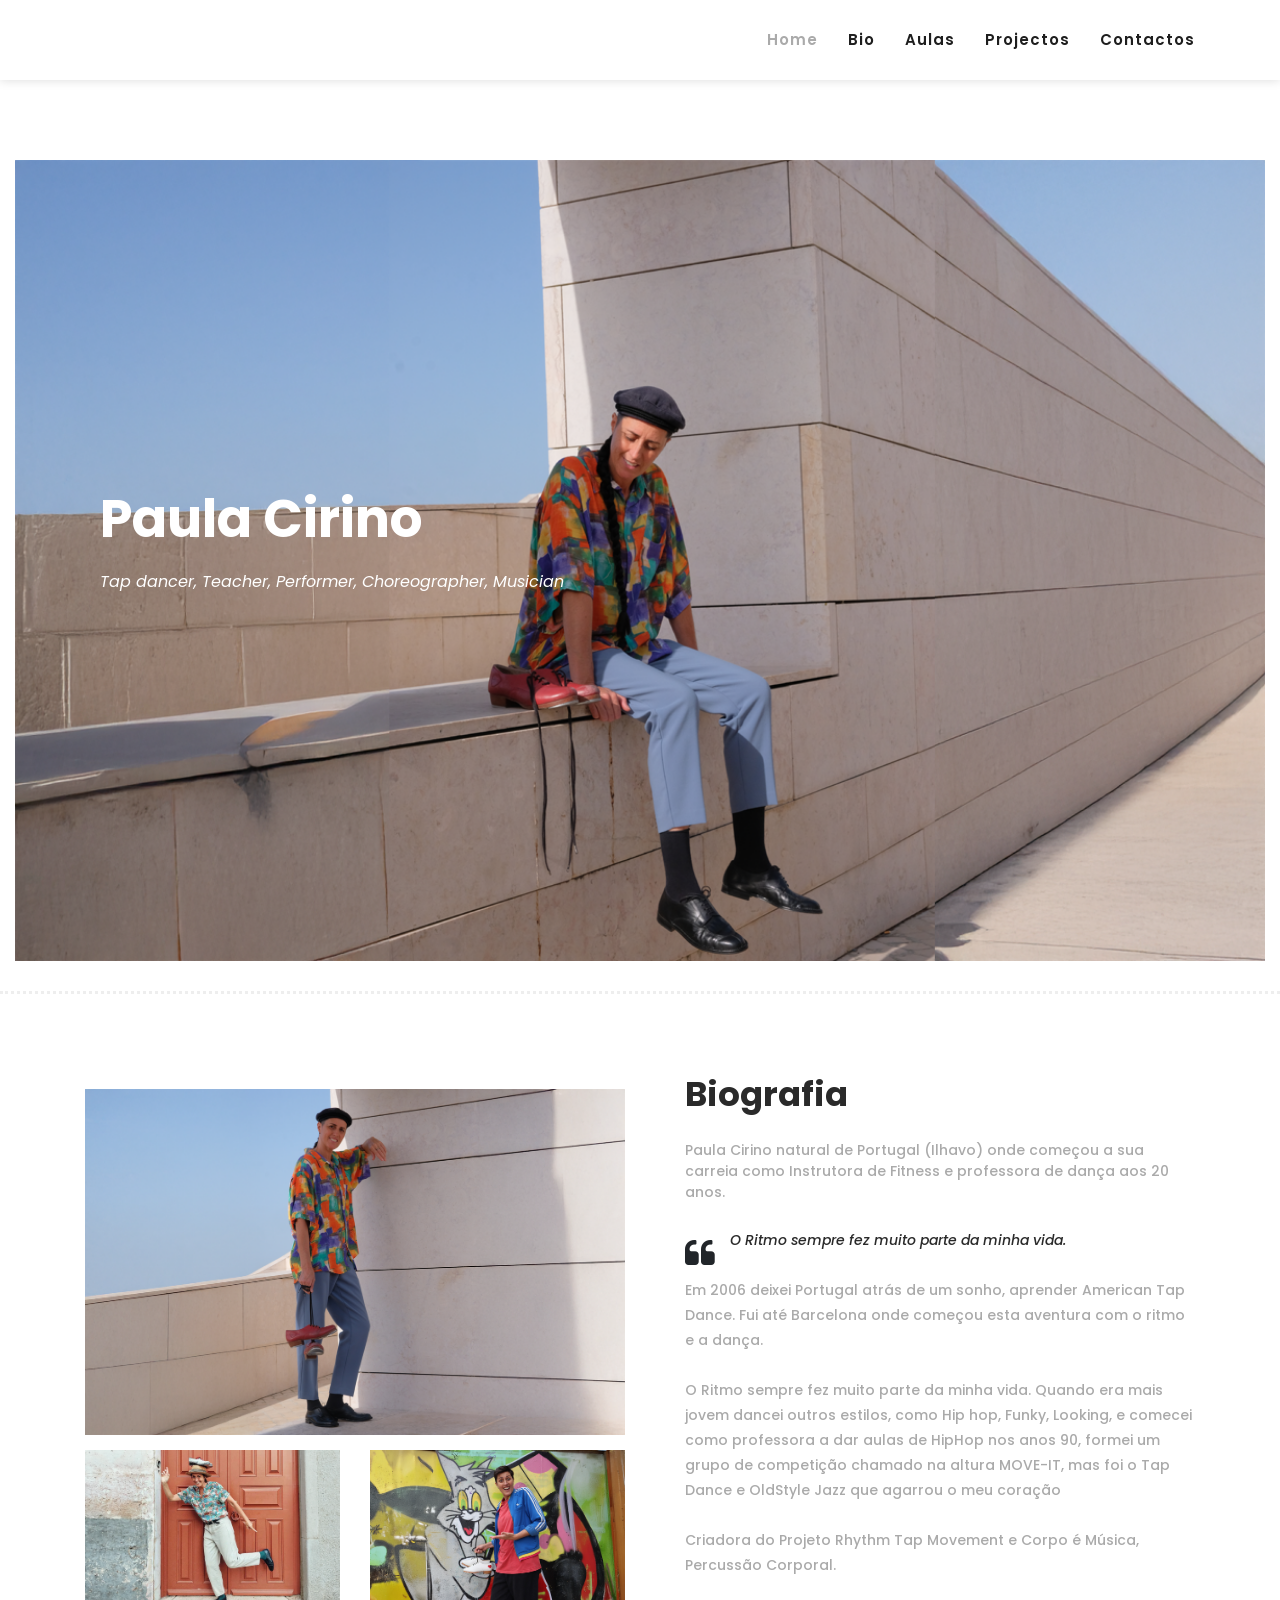
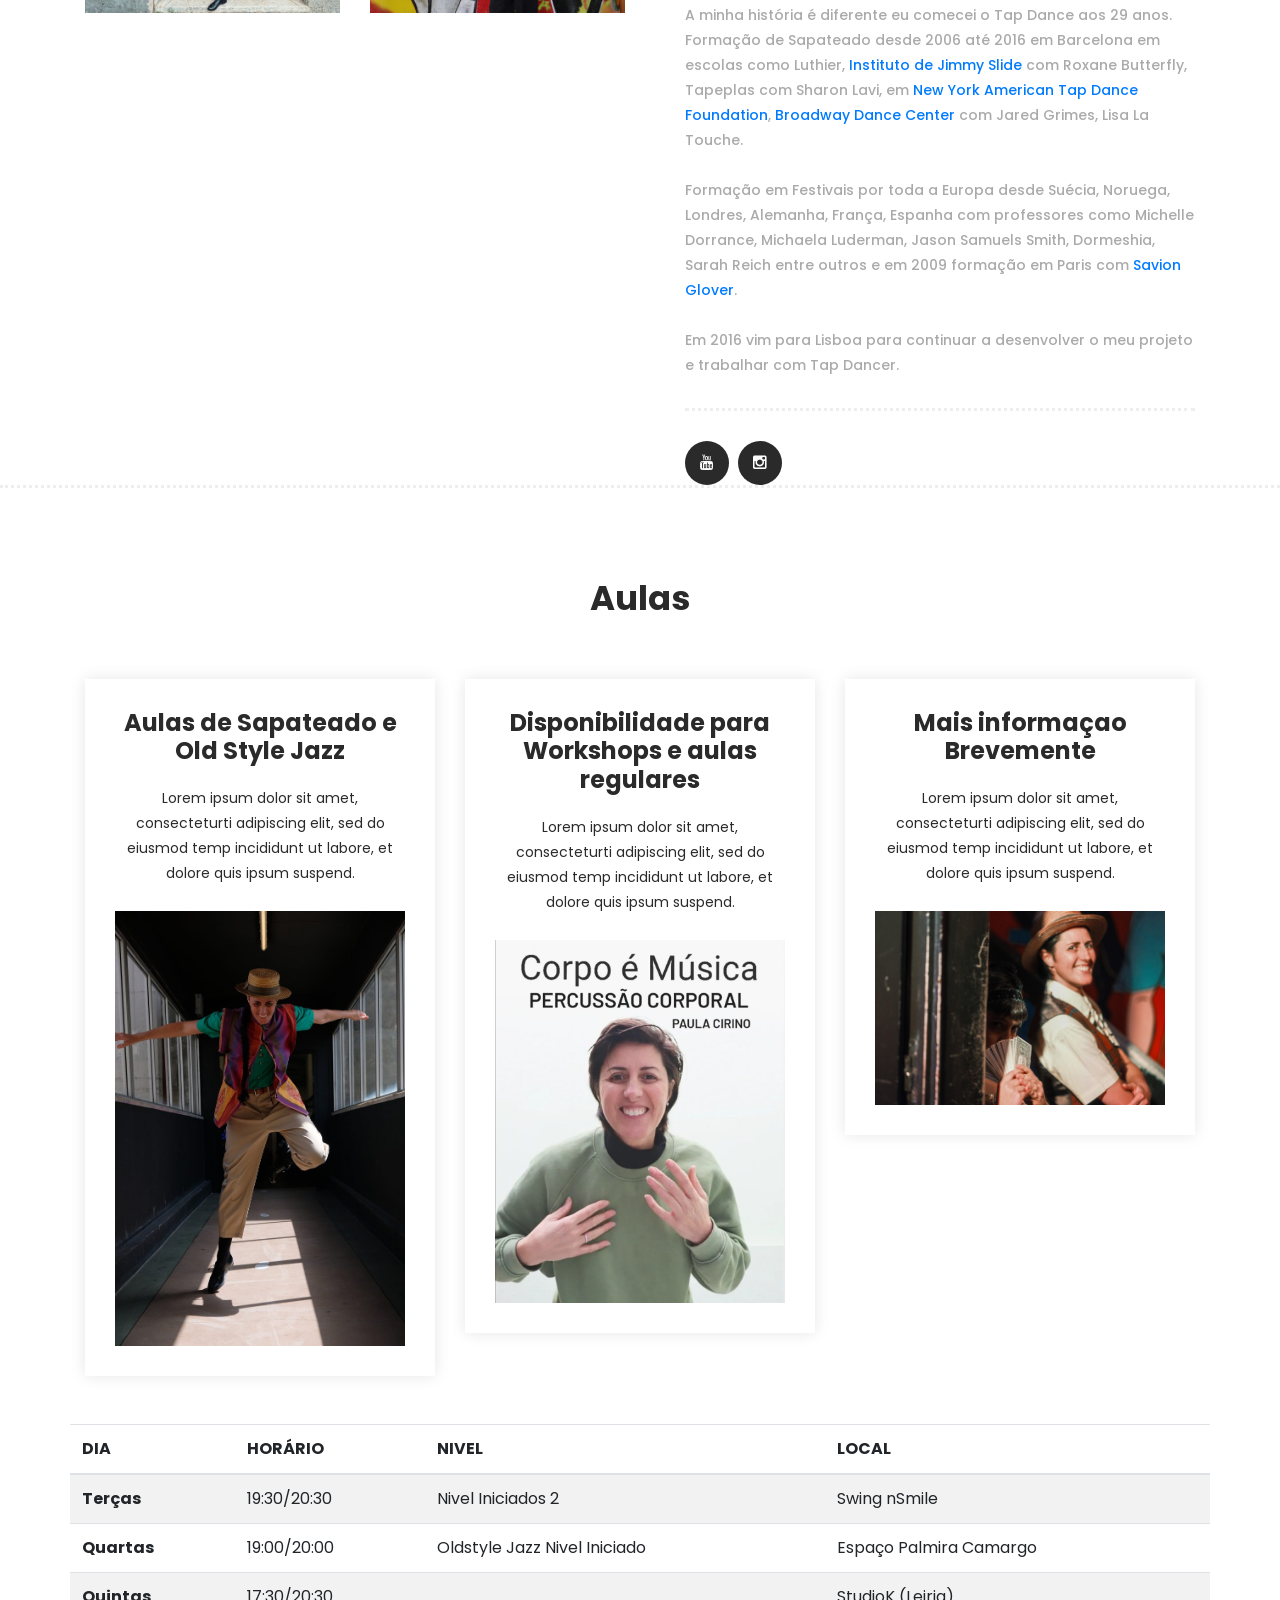
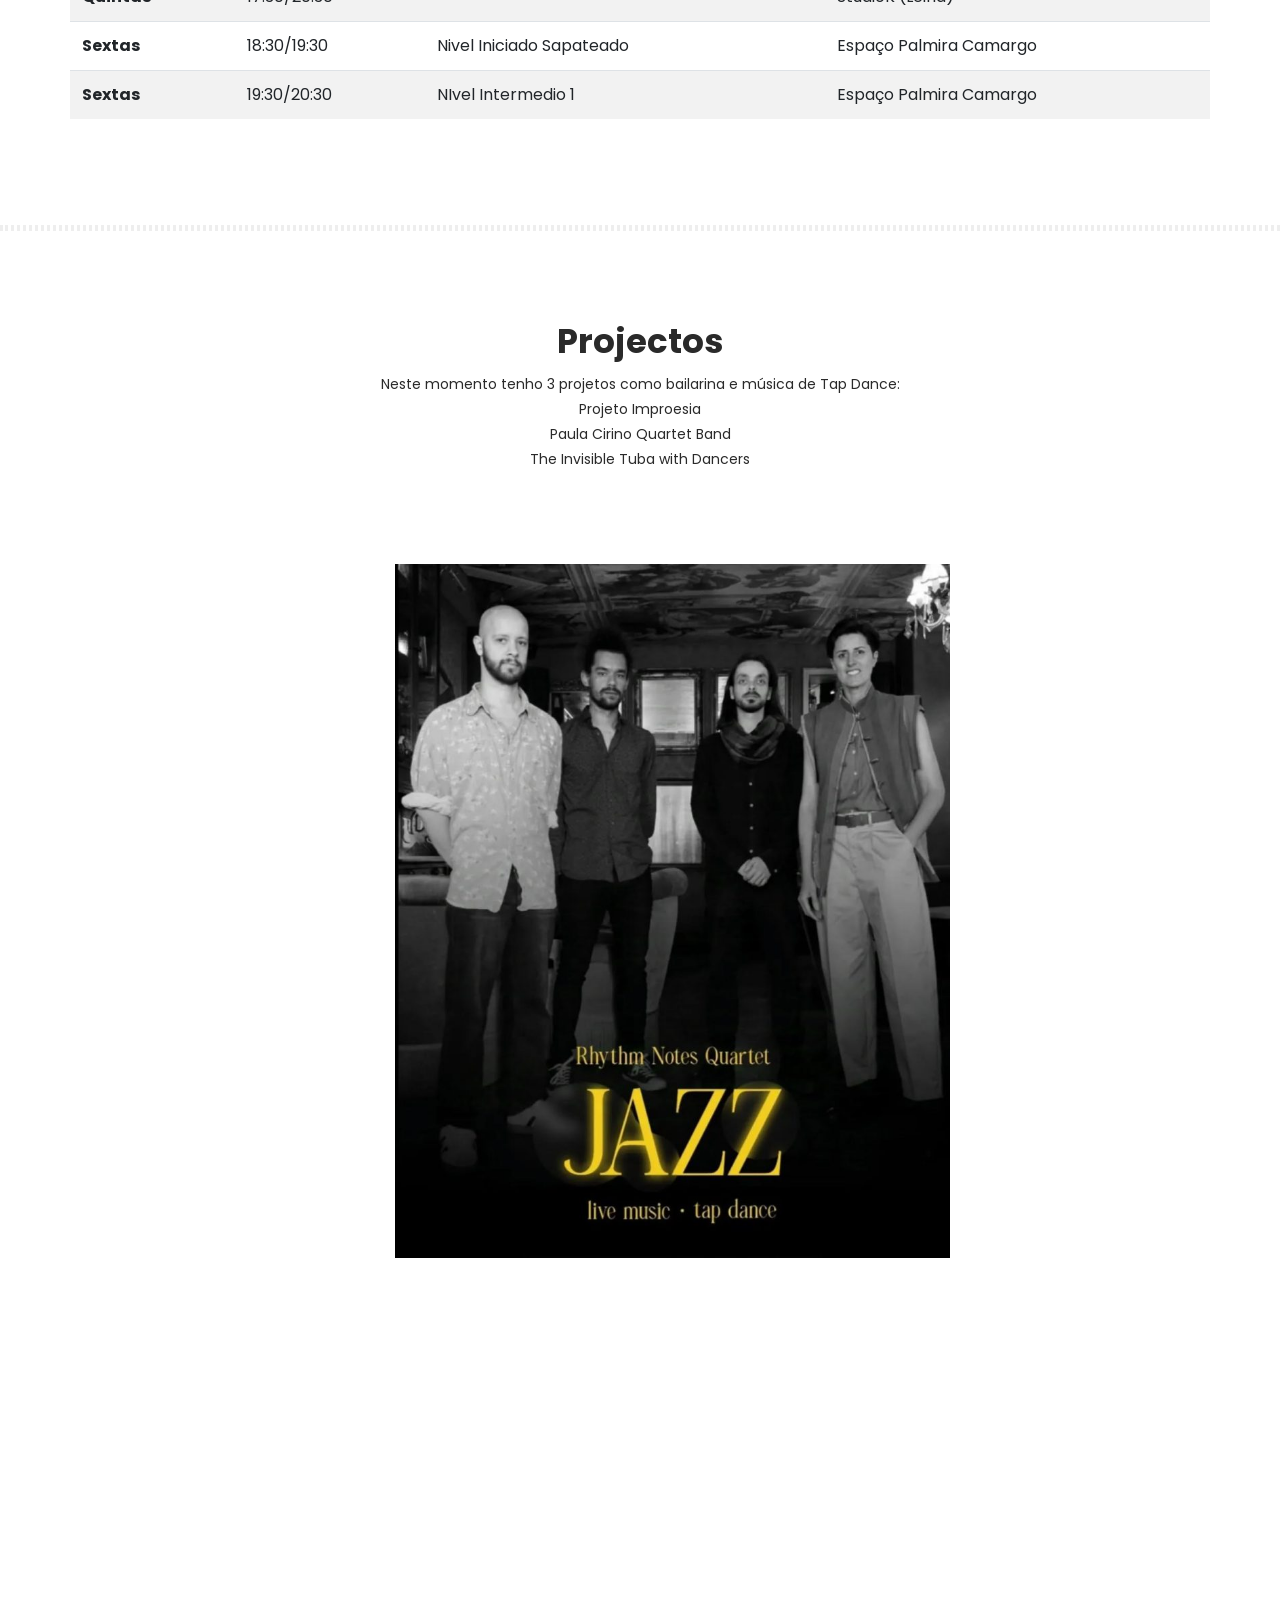
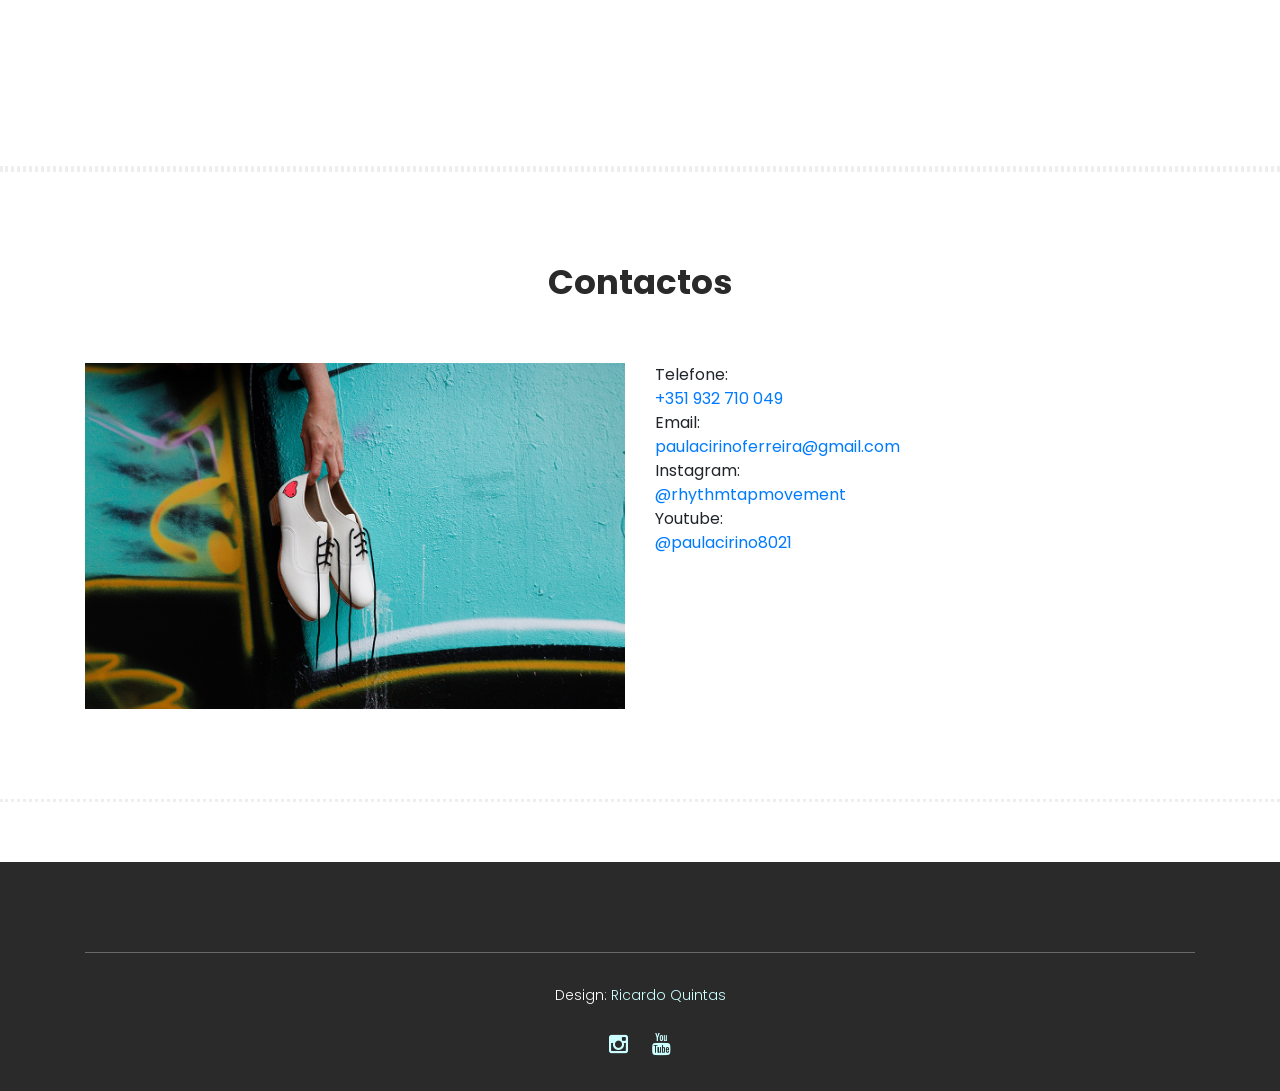
==== index2.html @ 5c6be691 "v1 do site" ====
<!DOCTYPE html>
<!-- 
   Hi, you're looking at a web page built with love by:

   Ricardo

  /$$$$$$            /$$             /$$                        
 /$$__  $$          |__/            | $$                        
| $$  \ $$ /$$   /$$ /$$ /$$$$$$$  /$$$$$$    /$$$$$$   /$$$$$$$
| $$  | $$| $$  | $$| $$| $$__  $$|_  $$_/   |____  $$ /$$_____/
| $$  | $$| $$  | $$| $$| $$  \ $$  | $$      /$$$$$$$|  $$$$$$ 
| $$/$$ $$| $$  | $$| $$| $$  | $$  | $$ /$$ /$$__  $$ \____  $$
|  $$$$$$/|  $$$$$$/| $$| $$  | $$  |  $$$$/|  $$$$$$$ /$$$$$$$/
 \____ $$$ \______/ |__/|__/  |__/   \___/   \_______/|_______/ 
      \__/                                                                      

   http://www.ricardoquintas.com
   
   October/2025
-->
<html lang="en">

<head>

    <meta charset="utf-8">
    <meta name="viewport" content="width=device-width, initial-scale=1, shrink-to-fit=no">
    <meta name="description" content="">
    <meta name="author" content="">
    <link href="https://fonts.googleapis.com/css?family=Poppins:100,200,300,400,500,600,700,800,900&display=swap"
        rel="stylesheet">

    <title>Hexashop Ecommerce HTML CSS Template</title>


    <!-- Additional CSS Files -->
    <link rel="stylesheet" type="text/css" href="assets/css/bootstrap.min.css">
    <link rel="stylesheet" type="text/css" href="assets/css/font-awesome.css">
    <link rel="stylesheet" href="assets/css/templatemo-hexashop.css">
    <link rel="stylesheet" href="assets/css/owl-carousel.css">
    <link rel="stylesheet" href="assets/css/lightbox.css">
    <link rel="stylesheet" href="assets/css/zrq.css">
    <!--

TemplateMo 571 Hexashop

https://templatemo.com/tm-571-hexashop

-->
</head>

<body>

    <!-- ***** Preloader Start ***** -->
    <div id="preloader">
        <div class="jumper">
            <div></div>
            <div></div>
            <div></div>
        </div>
    </div>
    <!-- ***** Preloader End ***** -->


    <!-- ***** Header Area Start ***** -->
    <header class="header-area header-sticky">
        <div class="container">
            <div class="row">
                <div class="col-12">
                    <nav class="main-nav">
                        <!-- ***** Logo Start ***** -->
                        <!-- <a href="index.html" class="logo">
                            <img src="assets/images/logo.png">
                        </a> -->
                        <!-- ***** Menu Start ***** -->
                        <ul class="nav">
                            <li class="scroll-to-section"><a href="#home" class="active">Home</a></li>
                            <li class="scroll-to-section"><a href="#bio">Bio</a></li>
                            <li class="scroll-to-section"><a href="#aulas">Aulas</a></li>
                            <li class="scroll-to-section"><a href="#projectos">Projectos</a></li>
                            <!-- <li class="submenu">
                                <a href="javascript:;">Pages</a>
                                <ul>
                                    <li><a href="about.html">About Us</a></li>
                                    <li><a href="products.html">Products</a></li>
                                    <li><a href="single-product.html">Single Product</a></li>
                                    <li><a href="contact.html">Contact Us</a></li>
                                </ul>
                            </li> -->
                            <!-- <li class="submenu">
                                <a href="javascript:;">Features</a>
                                <ul>
                                    <li><a href="#">Features Page 1</a></li>
                                    <li><a href="#">Features Page 2</a></li>
                                    <li><a href="#">Features Page 3</a></li>
                                    <li><a rel="nofollow" href="https://templatemo.com/page/4" target="_blank">Template Page 4</a></li>
                                </ul>
                            </li> -->
                            <li class="scroll-to-section"><a href="#contactos">Contactos</a></li>
                        </ul>
                        <a class='menu-trigger'>
                            <span>Menu</span>
                        </a>
                        <!-- ***** Menu End ***** -->
                    </nav>
                </div>
            </div>
        </div>
    </header>
    <!-- ***** Header Area End ***** -->

    <!-- ***** HOME ***** -->
    <div class="main-banner" id="home">
        <div class="container-fluid">
            <div class="row">
                <div class="col-lg-12">
                    <div class="left-content">
                        <div class="thumb">
                            <div class="inner-content">
                                <h4>Paula Cirino</h4>
                                <span>Tap dancer, Teacher, Performer, Choreographer, Musician</span>
                                <!-- <div class="main-border-button">
                                    <a href="#">Purchase Now!</a>
                                </div> -->
                            </div>
                            <img src="assets/images/home.png    " alt="">
                        </div>
                    </div>
                </div>
            </div>
        </div>
    </div>


    <!-- ***** BIO ***** -->
    <section class="section" id="bio">
        <div class="about-us">
            <div class="container">
                <div class="row">
                    <div class="col-lg-6">
                        <div class="row">
                            <div class="left-image">
                                <img src="assets/images/bio.png" class="zrq-img zrq-pad-15">
                            </div>
                        </div>
                        <div class="row">
                            <div class="col-lg-6">
                                <img src="assets/images/thedoors.png" class="zrq-img">
                            </div>
                            <div class="col-lg-6">
                                <img src="assets/images/grafitti.png" class="zrq-img">
                            </div>
                        </div>
                    </div>
                    <div class="col-lg-6">
                        <div class="right-content">
                            <h4>Biografia</h4>
                            <span>Paula Cirino natural de Portugal (Ilhavo) onde começou a sua carreia como Instrutora
                                de Fitness e professora de dança aos 20 anos.</span>
                            <div class="quote">
                                <i class="fa fa-quote-left"></i>
                                <p>O Ritmo sempre fez muito parte da minha vida.</p>
                            </div>
                            <p>Em 2006 deixei Portugal atrás de um sonho, aprender American Tap Dance. Fui até Barcelona
                                onde começou esta aventura com o ritmo e a dança.</p>
                            <p>O Ritmo sempre fez muito parte da minha vida. Quando era mais jovem dancei outros
                                estilos, como Hip hop, Funky, Looking, e comecei como professora a dar aulas de HipHop
                                nos anos 90, formei um grupo de competição chamado na altura MOVE-IT, mas foi o Tap
                                Dance e OldStyle Jazz que agarrou o meu coração</p>
                            <p>Criadora do Projeto Rhythm Tap Movement e Corpo é Música, Percussão Corporal.</p>
                            <p>A minha história é diferente eu comecei o Tap Dance aos 29 anos. Formação de Sapateado
                                desde 2006 até 2016 em Barcelona em escolas como Luthier, <a
                                    href="https://roxanebutterfly.com/en/jimmy-slyde-institute-barcelona-2-2/">Instituto
                                    de Jimmy Slide</a> com Roxane Butterfly, Tapeplas com Sharon Lavi, em <a
                                    href="https://www.atdf.org/">New York American Tap Dance Foundation</a>, <a
                                    href="https://www.broadwaydancecenter.com/">Broadway Dance Center</a> com Jared
                                Grimes, Lisa La Touche.</p>
                            <p>Formação em Festivais por toda a Europa desde Suécia, Noruega, Londres, Alemanha, França,
                                Espanha com professores como Michelle Dorrance, Michaela Luderman, Jason Samuels Smith,
                                Dormeshia, Sarah Reich entre outros e em 2009 formação em Paris com <a
                                    href="https://www.instagram.com/the_savionglover/">Savion Glover</a>.</p>
                            <p>Em 2016 vim para Lisboa para continuar a desenvolver o meu projeto e trabalhar com Tap
                                Dancer.</p>
                            <ul>
                                <li><a href="https://www.youtube.com/@paulacirino8021/videos"><i
                                            class="fa fa-youtube"></i></a></li>
                                <li><a href="https://www.instagram.com/rhythmtapmovement/"><i
                                            class="fa fa-instagram"></i></a></li>
                            </ul>
                        </div>
                    </div>
                </div>
            </div>
        </div>
    </section>



    <!-- ***** AULAS ***** -->
    <!-- ***** Services Area Starts ***** -->
    <section class="our-services" id="aulas">
        <div class="container">
            <div class="row">
                <div class="col-lg-12">
                    <div class="section-heading">
                        <h2>Aulas</h2>
                        <span></span>
                        <span> </span>
                        <span></span>
                    </div>
                </div>
                <div class="col-lg-4">
                    <div class="service-item">
                        <h4>Aulas de Sapateado e Old Style Jazz</h4>
                        <p>Lorem ipsum dolor sit amet, consecteturti adipiscing elit, sed do eiusmod temp incididunt ut
                            labore, et dolore quis ipsum suspend.</p>
                        <img src="assets/images/paula4.jpg" alt="">
                    </div>
                </div>
                <div class="col-lg-4">
                    <div class="service-item">
                        <h4>Disponibilidade para Workshops e aulas regulares</h4>
                        <p>Lorem ipsum dolor sit amet, consecteturti adipiscing elit, sed do eiusmod temp incididunt ut
                            labore, et dolore quis ipsum suspend.</p>
                        <img src="assets/images/corpomusica.jpg" alt="">
                    </div>
                </div>
                <div class="col-lg-4">
                    <div class="service-item">
                        <h4>Mais informaçao Brevemente</h4>
                        <p>Lorem ipsum dolor sit amet, consecteturti adipiscing elit, sed do eiusmod temp incididunt ut
                            labore, et dolore quis ipsum suspend.</p>
                        <img src="assets/images/paula_joana.jpg" alt="">
                    </div>
                </div>
            </div>
            <br><br>
            <div class="row">
                <table class="table table-striped">
                    <thead>
                        <tr>
                            <th scope="col">DIA</th>
                            <th scope="col">HORÁRIO</th>
                            <th scope="col">NIVEL</th>
                            <th scope="col">LOCAL</th>
                        </tr>
                    </thead>
                    <tbody>
                        <tr>
                            <th scope="row">Terças</th>
                            <td>19:30/20:30</td>
                            <td>Nivel Iniciados 2</td>
                            <td>Swing nSmile</td>
                        </tr>
                        <tr>
                            <th scope="row">Quartas</th>
                            <td>19:00/20:00</td>
                            <td>Oldstyle Jazz Nivel Iniciado</td>
                            <td>Espaço Palmira Camargo</td>
                        </tr>
                        <tr>
                            <th scope="row">Quintas</th>
                            <td>17:30/20:30</td>
                            <td></td>
                            <td>StudioK (Leiria)</td>
                        </tr>
                        <tr>
                            <th scope="row">Sextas</th>
                            <td>18:30/19:30</td>
                            <td>Nivel Iniciado Sapateado</td>
                            <td>Espaço Palmira Camargo</td>
                        </tr>
                        <tr>
                            <th scope="row">Sextas</th>
                            <td>19:30/20:30</td>
                            <td>NIvel Intermedio 1</td>
                            <td>Espaço Palmira Camargo</td>
                        </tr>
                    </tbody>
                </table>

            </div>
        </div>
    </section>



    <!-- ***** PROJECTOS ***** -->
    <section class="section our-services" id="projectos">
        <div class="container">
            <div class="row">
                <div class="col-lg-12">
                    <div class="section-heading">
                        <h2>Projectos</h2   >
                        <p>Neste momento tenho 3 projetos como bailarina e música de Tap Dance:</p>
                        <p>Projeto Improesia</p>
                        <p>Paula Cirino Quartet Band</p>
                        <p>The Invisible Tuba with Dancers</p>                     
                    </div>
                </div>
            </div>
            <div class="row">
                <div class="col-lg-12 zrq-center zrq-m2 zrq-w50">
                    <img class="zrq-w50" src="assets/images/rhythm_notes_quartet.jpg" alt="">
                </div>
            </div>
            <div class="row">
                <div class="col-lg-12 zrq-center zrq-m2 zrq-w50">
                    <iframe width="560" height="315" src="https://www.youtube.com/embed/hyNeOJSvHCA?si=OWnKA6gzlsO3kKIi"
                        title="YouTube video player" frameborder="0"
                        allow="accelerometer; autoplay; clipboard-write; encrypted-media; gyroscope; picture-in-picture; web-share"
                        referrerpolicy="strict-origin-when-cross-origin" allowfullscreen></iframe>
                </div>
            </div>
        </div>
    </section>

    <!-- ***** CONTACTOS ***** -->
    <section class="section our-services" id="contactos">
        <div class="container">
            <div class="row">
                <div class="col-lg-12">
                    <div class="section-heading">
                        <h2>Contactos</h2>
                    </div>
                </div>
            </div>
            <div class="row">
                <div class="col-lg-6">
                    <img src="assets/images/contactos.png" class="zrq-img">
                </div>
                <div class="col-lg-6">
                    <div class="row">
                        <div class="col-6">
                            <ul>
                                <li>Telefone:<br><span><a href="tel:351932710049">+351 932 710 049</a></span></li>
                                <li>Email:<br><span><a
                                            href="mailto:paulacirinoferreira@gmail.com">paulacirinoferreira@gmail.com</a></span>
                                </li>
                                <li>Instagram:<br><span><a
                                            href="https://www.instagram.com/rhythmtapmovement/">@rhythmtapmovement</a></span>
                                </li>
                                <li>Youtube:<br><span><a
                                            href="https://www.youtube.com/@paulacirino8021/videos">@paulacirino8021</a></span>
                                </li>
                            </ul>
                        </div>
                    </div>
                </div>
            </div>
        </div>
    </section>


    <!-- ***** Footer Start ***** -->
    <footer>
        <div class="container">
            <div class="row">
                <div class="col-lg-12">
                    <div class="under-footer">
                        <p>Design: <a href="https://ricardoquintas.com" target="_blank">Ricardo Quintas</a></p>
                        <ul>
                            <li><a href="https://www.instagram.com/rhythmtapmovement/"><i
                                        class="fa fa-instagram"></i></a></li>
                            <li><a href="https://www.youtube.com/@paulacirino8021/videos"><i
                                        class="fa fa-youtube"></i></a></li>
                        </ul>
                    </div>
                </div>
            </div>
        </div>
    </footer>


    <!-- jQuery -->
    <script src="assets/js/jquery-2.1.0.min.js"></script>

    <!-- Bootstrap -->
    <script src="assets/js/popper.js"></script>
    <script src="assets/js/bootstrap.min.js"></script>

    <!-- Plugins -->
    <script src="assets/js/owl-carousel.js"></script>
    <script src="assets/js/accordions.js"></script>
    <script src="assets/js/datepicker.js"></script>
    <script src="assets/js/scrollreveal.min.js"></script>
    <script src="assets/js/waypoints.min.js"></script>
    <script src="assets/js/jquery.counterup.min.js"></script>
    <script src="assets/js/imgfix.min.js"></script>
    <script src="assets/js/slick.js"></script>
    <script src="assets/js/lightbox.js"></script>
    <script src="assets/js/isotope.js"></script>

    <!-- Global Init -->
    <script src="assets/js/custom.js"></script>

    <script>

        $(function () {
            var selectedClass = "";
            $("p").click(function () {
                selectedClass = $(this).attr("data-rel");
                $("#portfolio").fadeTo(50, 0.1);
                $("#portfolio div").not("." + selectedClass).fadeOut();
                setTimeout(function () {
                    $("." + selectedClass).fadeIn();
                    $("#portfolio").fadeTo(50, 1);
                }, 500);

            });
        });

    </script>

</body>

</html>
---- assets/css/templatemo-hexashop.css ----
/*

TemplateMo 571 Hexashop

https://templatemo.com/tm-571-hexashop

*/

/* ---------------------------------------------
Table of contents
------------------------------------------------
01. font & reset css
02. reset
03. global styles
04. header
05. banner
06. features
07. testimonials
08. contact
09. footer
10. preloader
11. search
12. portfolio

--------------------------------------------- */
/* 
---------------------------------------------
font & reset css
--------------------------------------------- 
*/
@import url("https://fonts.googleapis.com/css?family=Poppins:100,200,300,400,500,600,700,800,900");
/* 
---------------------------------------------
reset
--------------------------------------------- 
*/
html, body, div, span, applet, object, iframe, h1, h2, h3, h4, h5, h6, p, blockquote, div
pre, a, abbr, acronym, address, big, cite, code, del, dfn, em, font, img, ins, kbd, q,
s, samp, small, strike, strong, sub, sup, tt, var, b, u, i, center, dl, dt, dd, ol, ul, li,
figure, header, nav, section, article, aside, footer, figcaption {
  margin: 0;
  padding: 0;
  border: 0;
  outline: 0;
}

.clearfix:after {
  content: ".";
  display: block;
  clear: both;
  visibility: hidden;
  line-height: 0;
  height: 0;
}

.clearfix {
  display: inline-block;
}

html[xmlns] .clearfix {
  display: block;
}

* html .clearfix {
  height: 1%;
}

ul, li {
  padding: 0;
  margin: 0;
  list-style: none;
}

header, nav, section, article, aside, footer, hgroup {
  display: block;
}

* {
  box-sizing: border-box;
}

html, body {
  font-family: 'Poppins', sans-serif;
  font-weight: 400;
  background-color: #fff;
  font-size: 16px;
  -ms-text-size-adjust: 100%;
  -webkit-font-smoothing: antialiased;
  -moz-osx-font-smoothing: grayscale;
}

a {
  text-decoration: none !important;
}

h1, h2, h3, h4, h5, h6 {
  margin-top: 0px;
  margin-bottom: 0px;
}

ul {
  margin-bottom: 0px;
}

p {
  font-size: 14px;
  line-height: 25px;
  color: #2a2a2a;
}

/* 
---------------------------------------------
global styles
--------------------------------------------- 
*/
html,
body {
  background: #fff;
  font-family: 'Poppins', sans-serif;
}

::selection {
  background: #2a2a2a;
  color: #fff;
}

::-moz-selection {
  background: #2a2a2a;
  color: #fff;
}

@media (max-width: 991px) {
  html, body {
    overflow-x: hidden;
  }
  .mobile-top-fix {
    margin-top: 30px;
    margin-bottom: 0px;
  }
  .mobile-bottom-fix {
    margin-bottom: 30px;
  }
  .mobile-bottom-fix-big {
    margin-bottom: 60px;
  }
}

.main-border-button a {
  font-size: 13px;
  color: #fff;
  border: 1px solid #fff;
  padding: 12px 25px;
  display: inline-block;
  font-weight: 500;
  transition: all .3s;
}

.main-border-button a:hover {
  background-color: #fff;
  color: #2a2a2a;
}

.main-white-button a {
  font-size: 13px;
  color: #2a2a2a;
  background-color: #fff;
  padding: 12px 25px;
  display: inline-block;
  border-radius: 3px;
  font-weight: 600;
  transition: all .3s;
}

.main-white-button a:hover {
  opacity: 0.9;
}

.main-text-button a {
  font-size: 13px;
  color: #fff;
  font-weight: 600;
  transition: all .3s;
}

.main-text-button a:hover {
  opacity: 0.9;
}

.section-heading h2 {
  font-size: 34px;
  font-weight: 700;
  color: #2a2a2a;
}

.section-heading span {
  font-size: 14px;
  color: #a1a1a1;
  font-style: italic;
  font-weight: 400;
}



/* 
---------------------------------------------
header
--------------------------------------------- 
*/

.background-header {
  border-bottom: none !important;
  background-color: #fff;
  height: 80px!important;
  position: fixed!important;
  top: 0px;
  left: 0px;
  right: 0px;
  box-shadow: 0px 0px 10px rgba(0,0,0,0.15)!important;
}

.background-header .logo,
.background-header .main-nav .nav li a {
  color: #1e1e1e!important;
}

.background-header .main-nav .nav li:hover a {
  color: #2a2a2a!important;
}

.background-header .nav li a.active {
  color: #2a2a2a!important;
}

.header-area {
  border-bottom: 3px dotted #eee;
  box-shadow: none;
  background-color: #fff;
  position: absolute;
  top: 0px;
  left: 0px;
  right: 0px;
  z-index: 100;
  height: 100px;
  -webkit-transition: all .5s ease 0s;
  -moz-transition: all .5s ease 0s;
  -o-transition: all .5s ease 0s;
  transition: all .5s ease 0s;
}

.header-area .main-nav {
  min-height: 80px;
  background: transparent;
}

.header-area .main-nav .logo {
  line-height: 100px;
  color: #fff;
  font-size: 28px;
  font-weight: 700;
  text-transform: uppercase;
  letter-spacing: 2px;
  float: left;
  -webkit-transition: all 0.3s ease 0s;
  -moz-transition: all 0.3s ease 0s;
  -o-transition: all 0.3s ease 0s;
  transition: all 0.3s ease 0s;
}

.background-header .main-nav .logo {
  line-height: 75px;
}

.background-header .nav {
  margin-top: 20px !important;
}

.header-area .main-nav .nav {
  float: right;
  margin-top: 30px;
  margin-right: 0px;
  background-color: transparent;
  -webkit-transition: all 0.3s ease 0s;
  -moz-transition: all 0.3s ease 0s;
  -o-transition: all 0.3s ease 0s;
  transition: all 0.3s ease 0s;
  position: relative;
  z-index: 999;
}

.header-area .main-nav .nav li {
  padding-left: 15px;
  padding-right: 15px;
}

.header-area .main-nav .nav li:last-child {
  padding-right: 0px;
}

.header-area .main-nav .nav li a {
  display: block;
  font-weight: 600;
  font-size: 15px;
  color: #2a2a2a;
  text-transform: capitalize;
  -webkit-transition: all 0.3s ease 0s;
  -moz-transition: all 0.3s ease 0s;
  -o-transition: all 0.3s ease 0s;
  transition: all 0.3s ease 0s;
  height: 40px;
  line-height: 40px;
  border: transparent;
  letter-spacing: 1px;
}

.header-area .main-nav .nav li a {
  color: #2a2a2a;
}

.header-area .main-nav .nav li:hover a,
.header-area .main-nav .nav li a.active {
  color: #aaa!important;
}

.background-header .main-nav .nav li:hover a,
.background-header .main-nav .nav li a.active {
  color: #aaa!important;
  opacity: 1;
}

.header-area .main-nav .nav li.submenu {
  position: relative;
  padding-right: 30px;
}

.header-area .main-nav .nav li.submenu:after {
  font-family: FontAwesome;
  content: "\f107";
  font-size: 12px;
  color: #2a2a2a;
  position: absolute;
  right: 18px;
  top: 12px;
}

.background-header .main-nav .nav li.submenu:after {
  color: #2a2a2a;
}

.header-area .main-nav .nav li.submenu ul {
  position: absolute;
  width: 200px;
  box-shadow: 0 2px 28px 0 rgba(0, 0, 0, 0.06);
  overflow: hidden;
  top: 50px;
  opacity: 0;
  transform: translateY(+2em);
  visibility: hidden;
  z-index: -1;
  transition: all 0.3s ease-in-out 0s, visibility 0s linear 0.3s, z-index 0s linear 0.01s;
}

.header-area .main-nav .nav li.submenu ul li {
  margin-left: 0px;
  padding-left: 0px;
  padding-right: 0px;
}

.header-area .main-nav .nav li.submenu ul li a {
  opacity: 1;
  display: block;
  background: #f7f7f7;
  color: #2a2a2a!important;
  padding-left: 20px;
  height: 40px;
  line-height: 40px;
  -webkit-transition: all 0.3s ease 0s;
  -moz-transition: all 0.3s ease 0s;
  -o-transition: all 0.3s ease 0s;
  transition: all 0.3s ease 0s;
  position: relative;
  font-size: 13px;
  font-weight: 400;
  border-bottom: 1px solid #eee;
}

.header-area .main-nav .nav li.submenu ul li a:hover {
  background: #fff;
  color: #aaa!important;
  padding-left: 25px;
}

.header-area .main-nav .nav li.submenu ul li a:hover:before {
  width: 3px;
}

.header-area .main-nav .nav li.submenu:hover ul {
  visibility: visible;
  opacity: 1;
  z-index: 1;
  transform: translateY(0%);
  transition-delay: 0s, 0s, 0.3s;
}

.header-area .main-nav .menu-trigger {
  cursor: pointer;
  display: block;
  position: absolute;
  top: 33px;
  width: 32px;
  height: 40px;
  text-indent: -9999em;
  z-index: 99;
  right: 40px;
  display: none;
}

.background-header .main-nav .menu-trigger {
  top: 23px;
}

.header-area .main-nav .menu-trigger span,
.header-area .main-nav .menu-trigger span:before,
.header-area .main-nav .menu-trigger span:after {
  -moz-transition: all 0.4s;
  -o-transition: all 0.4s;
  -webkit-transition: all 0.4s;
  transition: all 0.4s;
  background-color: #1e1e1e;
  display: block;
  position: absolute;
  width: 30px;
  height: 2px;
  left: 0;
}

.background-header .main-nav .menu-trigger span,
.background-header .main-nav .menu-trigger span:before,
.background-header .main-nav .menu-trigger span:after {
  background-color: #1e1e1e;
}

.header-area .main-nav .menu-trigger span:before,
.header-area .main-nav .menu-trigger span:after {
  -moz-transition: all 0.4s;
  -o-transition: all 0.4s;
  -webkit-transition: all 0.4s;
  transition: all 0.4s;
  background-color: #1e1e1e;
  display: block;
  position: absolute;
  width: 30px;
  height: 2px;
  left: 0;
  width: 75%;
}

.background-header .main-nav .menu-trigger span:before,
.background-header .main-nav .menu-trigger span:after {
  background-color: #1e1e1e;
}

.header-area .main-nav .menu-trigger span:before,
.header-area .main-nav .menu-trigger span:after {
  content: "";
}

.header-area .main-nav .menu-trigger span {
  top: 16px;
}

.header-area .main-nav .menu-trigger span:before {
  -moz-transform-origin: 33% 100%;
  -ms-transform-origin: 33% 100%;
  -webkit-transform-origin: 33% 100%;
  transform-origin: 33% 100%;
  top: -10px;
  z-index: 10;
}

.header-area .main-nav .menu-trigger span:after {
  -moz-transform-origin: 33% 0;
  -ms-transform-origin: 33% 0;
  -webkit-transform-origin: 33% 0;
  transform-origin: 33% 0;
  top: 10px;
}

.header-area .main-nav .menu-trigger.active span,
.header-area .main-nav .menu-trigger.active span:before,
.header-area .main-nav .menu-trigger.active span:after {
  background-color: transparent;
  width: 100%;
}

.header-area .main-nav .menu-trigger.active span:before {
  -moz-transform: translateY(6px) translateX(1px) rotate(45deg);
  -ms-transform: translateY(6px) translateX(1px) rotate(45deg);
  -webkit-transform: translateY(6px) translateX(1px) rotate(45deg);
  transform: translateY(6px) translateX(1px) rotate(45deg);
  background-color: #1e1e1e;
}

.background-header .main-nav .menu-trigger.active span:before {
  background-color: #1e1e1e;
}

.header-area .main-nav .menu-trigger.active span:after {
  -moz-transform: translateY(-6px) translateX(1px) rotate(-45deg);
  -ms-transform: translateY(-6px) translateX(1px) rotate(-45deg);
  -webkit-transform: translateY(-6px) translateX(1px) rotate(-45deg);
  transform: translateY(-6px) translateX(1px) rotate(-45deg);
  background-color: #1e1e1e;
}

.background-header .main-nav .menu-trigger.active span:after {
  background-color: #1e1e1e;
}

.header-area.header-sticky {
  min-height: 80px;
}

.header-area .nav {
  margin-top: 30px;
}

.header-area.header-sticky .nav li a.active {
  color: #aaa;
}

@media (max-width: 1200px) {
  .header-area .main-nav .nav li {
    padding-left: 12px;
    padding-right: 12px;
  }
  .header-area .main-nav:before {
    display: none;
  }
}

@media (max-width: 767px) {
  .header-area .main-nav .logo {
    color: #1e1e1e;
  }
  .header-area.header-sticky .nav li a:hover,
  .header-area.header-sticky .nav li a.active {
    color: #aaa!important;
    opacity: 1;
  }
  .header-area.header-sticky .nav li.search-icon a {
    width: 100%;
  }
  .header-area {
    background-color: #f7f7f7;
    padding: 0px 15px;
    height: 100px;
    box-shadow: none;
    text-align: center;
  }
  .header-area .container {
    padding: 0px;
  }
  .header-area .logo {
    margin-left: 30px;
  }
  .header-area .menu-trigger {
    display: block !important;
  }
  .header-area .main-nav {
    overflow: hidden;
  }
  .header-area .main-nav .nav {
    float: none;
    width: 100%;
    display: none;
    -webkit-transition: all 0s ease 0s;
    -moz-transition: all 0s ease 0s;
    -o-transition: all 0s ease 0s;
    transition: all 0s ease 0s;
    margin-left: 0px;
  }
  .header-area .main-nav .nav li:first-child {
    border-top: 1px solid #eee;
  }
  .header-area.header-sticky .nav {
    margin-top: 100px !important;
  }
  .header-area .main-nav .nav li {
    width: 100%;
    background: #fff;
    border-bottom: 1px solid #eee;
    padding-left: 0px !important;
    padding-right: 0px !important;
  }
  .header-area .main-nav .nav li a {
    height: 50px !important;
    line-height: 50px !important;
    padding: 0px !important;
    border: none !important;
    background: #f7f7f7 !important;
    color: #191a20 !important;
  }
  .header-area .main-nav .nav li a:hover {
    background: #eee !important;
    color: #aaa!important;
  }
  .header-area .main-nav .nav li.submenu ul {
    position: relative;
    visibility: inherit;
    opacity: 1;
    z-index: 1;
    transform: translateY(0%);
    transition-delay: 0s, 0s, 0.3s;
    top: 0px;
    width: 100%;
    box-shadow: none;
    height: 0px;
  }
  .header-area .main-nav .nav li.submenu ul li a {
    font-size: 12px;
    font-weight: 400;
  }
  .header-area .main-nav .nav li.submenu ul li a:hover:before {
    width: 0px;
  }
  .header-area .main-nav .nav li.submenu ul.active {
    height: auto !important;
  }
  .header-area .main-nav .nav li.submenu:after {
    color: #3B566E;
    right: 25px;
    font-size: 14px;
    top: 15px;
  }
  .header-area .main-nav .nav li.submenu:hover ul, .header-area .main-nav .nav li.submenu:focus ul {
    height: 0px;
  }
}

@media (min-width: 767px) {
  .header-area .main-nav .nav {
    display: flex !important;
  }
}


/* 
---------------------------------------------
banner
--------------------------------------------- 
*/

.main-banner {
  border-bottom: 3px dotted #eee;
  padding-top: 160px;
  padding-bottom: 30px;
}

.main-banner .left-content .thumb img {
  width: 100%;
  overflow: hidden;
}

.main-banner .left-content .inner-content {
  position: absolute;
  left: 100px;
  top: 50%;
  transform: translateY(-50%);
}

.main-banner .left-content .inner-content h4 {
  color: #fff;
  margin-top: -10px;
  font-size: 52px;
  font-weight: 700;
  margin-bottom: 20px;
}

.main-banner .left-content .inner-content span {
  font-size: 16px;
  color: #fff;
  font-weight: 400;
  font-style: italic;
  display: block;
  margin-bottom: 30px;
}

.main-banner .right-content .right-first-image {
  margin-bottom: 28.5px;
}

.main-banner .right-content .right-first-image .thumb {
  position: relative;
  text-align: center;
}

.main-banner .right-content .right-first-image .thumb img {
  width: 100%;
  overflow: hidden;
}

.main-banner .right-content .right-first-image .thumb .inner-content {
  position: absolute;
  top: 50%;
  transform: translateY(-50%);
  width: 100%;
  text-align: center;
}

.main-banner .right-content .right-first-image .thumb .inner-content h4 {
  color: #fff;
  font-size: 24px;
  font-weight: 700;
  margin-bottom: 15px;
}

.main-banner .right-content .right-first-image .thumb .inner-content span {
  font-size: 16px;
  color: #fff;
  font-style: italic;
}

.main-banner .right-content .right-first-image .thumb .hover-content {
  position: absolute;
  top: 15px;
  right: 15px;
  left: 15px;
  bottom: 15px;
  text-align: center;
  background-color: rgba(42,42,42,.97);
  opacity: 0;
  visibility: hidden;
  transition: all 0.5s;
}

.main-banner .right-content .right-first-image .thumb:hover .hover-content {
  opacity: 1;
  visibility: visible;
}

.main-banner .right-content .right-first-image .thumb .hover-content .inner {
  position: absolute;
  top: 50%;
  left: 50%;
  transform: translate(-50%, -50%);
  width: 100%;
}

.main-banner .right-content .right-first-image .thumb .hover-content h4 {
  color: #fff;
  font-size: 24px;
  font-weight: 700;
  margin-bottom: 15px;
}

.main-banner .right-content .right-first-image .thumb .hover-content p {
  color: #fff;
  padding: 0px 20px;
  margin-bottom: 20px;
}



/*
---------------------------------------------
Men
---------------------------------------------
*/

#men {
  padding-top: 90px;
  padding-bottom: 90px;
  border-bottom: 3px dotted #eee;
}

#men .section-heading {
  margin-bottom: 60px;
}

#men .item .down-content {
  padding-top: 30px;
  position: relative;
  z-index: 3;
  background-color: #fff;
}

#men .item .down-content h4 {
  font-size: 22px;
  color: #2a2a2a;
  font-weight: 700;
  margin-bottom: 8px;
}

#men .item .down-content span {
  font-size: 18px;
  color: #a1a1a1;
  font-weight: 500;
  display: block;
}

#men .item .down-content ul.stars {
  position: absolute;
  right: 0;
  top: 30px;
}

#men .item .down-content ul.stars li {
  display: inline;
  font-size: 13px;
}

#men .item .thumb .hover-content {
  position: absolute;
  z-index: 2;
  text-align: center;
  bottom: -60px;
  width: 100%;
  opacity: 0;
  visibility: hidden;
  transition: all .5s;
}

#men .item .thumb:hover .hover-content {
  bottom: 30px;
  opacity: 1;
  visibility: visible;
}

#men .item .thumb {
  position: relative;
}

#men .item .thumb .hover-content ul li {
  display: inline;
  margin: 0px 10px;
}

#men .item .thumb .hover-content ul li a {
  width: 50px;
  height: 50px;
  text-align: center;
  line-height: 50px;
  display: inline-block;
  color: #2a2a2a;
  background-color: #fff;
}


#men .owl-nav {
  text-align: center;
  position: absolute;
  width: 100%;
  top: 40%;
  transform: translateY(-25px);
}

#men .owl-dots {
  display: none;
}
    
#men .owl-nav .owl-prev{
  position: absolute;
  left: -80px;
  outline: none;
}

#men .owl-nav .owl-prev span,
#men .owl-nav .owl-next span {
  opacity: 0;
}

#men .owl-nav .owl-prev:before {
  display: inline-block;
  font-family: 'FontAwesome';
  color: #2a2a2a;
  font-size: 25px;
  font-weight: 700;
  content: '\f104';
  width: 50px;
  height: 50px;
  background-color: transparent;
  line-height: 48px;
  border :1px solid #2a2a2a;
}

#men .owl-nav .owl-prev {
  opacity: 0.75;
  transition: all .5s;
}

#men .owl-nav .owl-prev:hover {
  opacity: 1;
}

#men .owl-nav .owl-next {
  opacity: 0.75;
  transition: all .5s;
}

#men .owl-nav .owl-next:hover {
  opacity: 1;
}

#men .owl-nav .owl-next{
  outline: none;
  position: absolute;
  right: -85px;
}

#men .owl-nav .owl-next:before {
  display: inline-block;
  font-family: 'FontAwesome';
  color: #2a2a2a;
  font-size: 25px;
  font-weight: 700;
  content: '\f105';
  width: 50px;
  height: 50px;
  background-color: transparent;
  line-height: 48px;
  border :1px solid #2a2a2a;
}


/*
---------------------------------------------
Women
---------------------------------------------
*/

#women {
  padding-top: 90px;
  padding-bottom: 90px;
  border-bottom: 3px dotted #eee;
}

#women .section-heading {
  margin-bottom: 60px;
}

#women .item .down-content {
  padding-top: 30px;
  position: relative;
  z-index: 3;
  background-color: #fff;
}

#women .item .down-content h4 {
  font-size: 22px;
  color: #2a2a2a;
  font-weight: 700;
  margin-bottom: 8px;
}

#women .item .down-content span {
  font-size: 18px;
  color: #a1a1a1;
  font-weight: 500;
  display: block;
}

#women .item .down-content ul.stars {
  position: absolute;
  right: 0;
  top: 30px;
}

#women .item .down-content ul.stars li {
  display: inline;
  font-size: 13px;
}

#women .item .thumb .hover-content {
  position: absolute;
  z-index: 2;
  text-align: center;
  bottom: -60px;
  width: 100%;
  opacity: 0;
  visibility: hidden;
  transition: all .5s;
}

#women .item .thumb:hover .hover-content {
  bottom: 30px;
  opacity: 1;
  visibility: visible;
}

#women .item .thumb {
  position: relative;
}

#women .item .thumb .hover-content ul li {
  display: inline;
  margin: 0px 10px;
}

#women .item .thumb .hover-content ul li a {
  width: 50px;
  height: 50px;
  text-align: center;
  line-height: 50px;
  display: inline-block;
  color: #2a2a2a;
  background-color: #fff;
}


#women .owl-nav {
  text-align: center;
  position: absolute;
  width: 100%;
  top: 40%;
  transform: translateY(-25px);
}

#women .owl-dots {
  display: none;
}
    
#women .owl-nav .owl-prev{
  position: absolute;
  left: -80px;
  outline: none;
}

#women .owl-nav .owl-prev span,
#women .owl-nav .owl-next span {
  opacity: 0;
}

#women .owl-nav .owl-prev:before {
  display: inline-block;
  font-family: 'FontAwesome';
  color: #2a2a2a;
  font-size: 25px;
  font-weight: 700;
  content: '\f104';
  width: 50px;
  height: 50px;
  background-color: transparent;
  line-height: 48px;
  border :1px solid #2a2a2a;
}

#women .owl-nav .owl-prev {
  opacity: 0.75;
  transition: all .5s;
}

#women .owl-nav .owl-prev:hover {
  opacity: 1;
}

#women .owl-nav .owl-next {
  opacity: 0.75;
  transition: all .5s;
}

#women .owl-nav .owl-next:hover {
  opacity: 1;
}

#women .owl-nav .owl-next{
  outline: none;
  position: absolute;
  right: -85px;
}

#women .owl-nav .owl-next:before {
  display: inline-block;
  font-family: 'FontAwesome';
  color: #2a2a2a;
  font-size: 25px;
  font-weight: 700;
  content: '\f105';
  width: 50px;
  height: 50px;
  background-color: transparent;
  line-height: 48px;
  border :1px solid #2a2a2a;
}

/*
---------------------------------------------
projects
---------------------------------------------
*/

#projects {
  padding-top: 90px;
  padding-bottom: 90px;
  border-bottom: 3px dotted #eee;
}

#projects .section-heading {
  margin-bottom: 60px;
}

#projects .item .down-content {
  padding-top: 30px;
  position: relative;
  z-index: 3;
  background-color: #fff;
}

#projects .item .down-content h4 {
  font-size: 22px;
  color: #2a2a2a;
  font-weight: 700;
  margin-bottom: 8px;
}

#projects .item .down-content span {
  font-size: 18px;
  color: #a1a1a1;
  font-weight: 500;
  display: block;
}

#projects .item .down-content ul.stars {
  position: absolute;
  right: 0;
  top: 30px;
}

#projects .item .down-content ul.stars li {
  display: inline;
  font-size: 13px;
}

#projects .item .thumb .hover-content {
  position: absolute;
  z-index: 2;
  text-align: center;
  bottom: -60px;
  width: 100%;
  opacity: 0;
  visibility: hidden;
  transition: all .5s;
}

#projects .item .thumb:hover .hover-content {
  bottom: 30px;
  opacity: 1;
  visibility: visible;
}

#projects .item .thumb {
  position: relative;
}

#projects .item .thumb .hover-content ul li {
  display: inline;
  margin: 0px 10px;
}

#projects .item .thumb .hover-content ul li a {
  width: 50px;
  height: 50px;
  text-align: center;
  line-height: 50px;
  display: inline-block;
  color: #2a2a2a;
  background-color: #fff;
}


#projects .owl-nav {
  text-align: center;
  position: absolute;
  width: 100%;
  top: 40%;
  transform: translateY(-25px);
}

#projects .owl-dots {
  display: none;
}
    
#projects .owl-nav .owl-prev{
  position: absolute;
  left: -80px;
  outline: none;
}

#projects .owl-nav .owl-prev span,
#projects .owl-nav .owl-next span {
  opacity: 0;
}

#projects .owl-nav .owl-prev:before {
  display: inline-block;
  font-family: 'FontAwesome';
  color: #2a2a2a;
  font-size: 25px;
  font-weight: 700;
  content: '\f104';
  width: 50px;
  height: 50px;
  background-color: transparent;
  line-height: 48px;
  border :1px solid #2a2a2a;
}

#projects .owl-nav .owl-prev {
  opacity: 0.75;
  transition: all .5s;
}

#projects .owl-nav .owl-prev:hover {
  opacity: 1;
}

#projects .owl-nav .owl-next {
  opacity: 0.75;
  transition: all .5s;
}

#projects .owl-nav .owl-next:hover {
  opacity: 1;
}

#projects .owl-nav .owl-next{
  outline: none;
  position: absolute;
  right: -85px;
}

#projects .owl-nav .owl-next:before {
  display: inline-block;
  font-family: 'FontAwesome';
  color: #2a2a2a;
  font-size: 25px;
  font-weight: 700;
  content: '\f105';
  width: 50px;
  height: 50px;
  background-color: transparent;
  line-height: 48px;
  border :1px solid #2a2a2a;
}


/*
---------------------------------------------
Explore
---------------------------------------------
*/

#explore {
  padding-top: 90px;
  padding-bottom: 90px;
  border-bottom: 3px dotted #eee;
}

#explore .left-content {
  margin-right: 30px;
}

#explore .left-content h2 {
  font-size: 34px;
  font-weight: 700;
  color: #2a2a2a;
}

#explore .left-content span {
  font-size: 14px;
  color: #aaaaaa;
  font-weight: 500;
  display: block;
  margin-top: 25px;
}

#explore .left-content .quote {
  margin-top: 25px;
}

#explore .left-content .quote i {
  float: left;
  font-size: 32px;
  margin-right: 15px;
  margin-top: 10px;
}

#explore .left-content .quote p {
  font-style: italic;
  color: #2a2a2a;
  font-weight: 500;
}

#explore .left-content p {
  font-size: 14px;
  color: #aaaaaa;
  font-weight: 500;
  display: block;
  margin-top: 25px;
}

#explore .left-content .main-border-button a {
  color: #2a2a2a;
  border-color: #2a2a2a;
  margin-top: 35px;
}

#explore .left-content .main-border-button a:hover {
  background-color: #2a2a2a;
  color: #fff;
}

#explore img {
  width: 100%;
  overflow: hidden;
}

#explore .leather {
  margin-bottom: 30px;
}

#explore .first-image {
  margin-bottom: 30px;
}

#explore .leather,
#explore .types {
  min-height: 255px;
  background-color: #f8f8f8;
  text-align: center;
  width: 100%;
}

#explore .leather h4,
#explore .types h4 {
  font-size: 24px;
  font-weight: 700;
  color: #2a2a2a;
  padding-top: 90px;
  margin-bottom: 5px;
}

#explore .leather span,
#explore .types span {
  font-size: 14px;
  font-style: italic;
  color: #aaa;
  font-weight: 500;
}

/* 
---------------------------------------------
Social
--------------------------------------------- 
*/

#social {
  margin-top: 90px;
  padding-bottom: 90px;
  border-bottom: 3px dotted #eee;
}

#social .col-2 {
  padding-left: 0;
  padding-right: 0;
}

#social .images {
  margin-top: 60px;
  padding-left: 15px;
  padding-right: 15px;
}

#social .thumb {
  position: relative;
}

#social .thumb .icon {
  position: absolute;
  bottom: 0;
  left: 0;
  right: 0;
  top: 0;
  width: 100%;
  background-color: rgba(0,0,0,0.85);
  opacity: 0;
  visibility: hidden;
  transition: all .3s;
}

#social .thumb:hover .icon {
  opacity: 1;
  visibility: visible;
}

#social .thumb .icon h6 {
  color: #fff;
  position: absolute;
  font-size: 14px;
  bottom: 40px;
  font-weight: 400;
  left: 15px;
}

#social .thumb .icon i {
  color: #fff;
  position: absolute;
  bottom: 15px;
  left: 15px;
}

#social .thumb img {
  width: 100%;
  overflow: hidden;
}


/* 
---------------------------------------------
Subscribe
--------------------------------------------- 
*/

.subscribe {
  margin-top: 90px;
}

.subscribe .section-heading {
  margin-bottom: 30px;
}

.subscribe .section-heading h2 {
  line-height: 55px;
}

.subscribe form input {
  width: 100%;
  height: 44px;
  line-height: 44px;
  padding: 0px 15px;
  font-size: 14px;
  font-style: italic;
  font-weight: 500;
  color: #aaa;
  border-radius: 0px;
  border: 1px solid #7a7a7a;
  box-shadow: none;
}

.subscribe form input::focus {
  border-color: #2a2a2a;
  border-radius: 0px;
}

.subscribe form button {
  width: 44px;
  height: 44px;
  display: inline-block;
  text-align: center;
  line-height: 44px;
  background-color: #2a2a2a;
  box-shadow: none;
  border: 1px solid transparent;
  color: #fff;
  transition: all 0.3s;
}

.subscribe form button:hover {
  background-color: #fff;
  border: 1px solid #2a2a2a;
  color: #2a2a2a;
}

.subscribe ul li {
  margin-bottom: 30px;
  display: block;
}

.subscribe ul li {
  font-size: 16px;
  font-weight: 700;
  color: #2a2a2a;
}

.subscribe ul li span,
.subscribe ul li span a {
  font-size: 14px;
  font-weight: 400;
  color: #aaa;
}

.subscribe ul li span a:hover {
  color: #2a2a2a;
}


/* 
---------------------------------------------
footer
--------------------------------------------- 
*/

footer {
  margin-top: 60px;
  padding: 60px 0px 30px 0px;
  background-color: #2a2a2a;
}

footer .logo {
  margin-bottom: 20px;
}

footer ul li {
  display: block;
  margin-bottom: 10px;
}

footer ul li a {
  font-size: 14px;
  color: #fff;
  transition: all .3s;
}

footer ul li a:hover {
  color: #aaa;
}

footer h4 {
  letter-spacing: 0.5px;
  font-size: 16px;
  color: #fff;
  font-weight: 700;
  margin-bottom: 20px;
}

footer .under-footer {
  margin-top: 30px;
  padding-top: 30px;
  text-align: center;
  border-top: 1px solid rgba(250,250,250,0.3);
}

footer .under-footer ul {
  margin-top: 20px;
}

footer .under-footer ul li {
  display: inline-block;
  margin: 0px 10px;
}

footer .under-footer ul li a {
  font-size: 22px;
}

footer .under-footer p {
  color: #fff;
  font-size: 14px;
  font-weight: 300;
}

footer .under-footer a {
  color: #cff;
}

footer .under-footer a:hover {
  color: #c66;
}


/* 
---------------------------------------------
Products Page
--------------------------------------------- 
*/

.page-heading {
  margin-top: 160px;
  margin-bottom: 30px;
  background-image: url(../images/delete/about-left-image.jpg);
  background-position: center center;
  background-size: cover;
  background-repeat: no-repeat;
}

.page-heading .inner-content {
  padding: 150px 0px;
  text-align: center;
}

.page-heading .inner-content h2 {
  font-size: 52px;
  color: #fff;
  font-weight: 700;
  margin-bottom: 15px;
}

.page-heading .inner-content span {
  font-size: 16px;
  font-weight: 500;
  color: #fff;
  font-style: italic;
}

#products .section-heading {
  text-align: center;
  margin-bottom: 60px;
  margin-top: 80px;
}

#products .item {
  margin-bottom: 30px;
}

#products .item .thumb img {
  width: 100%;
  overflow: hidden;
}

#products .item .down-content {
  padding-top: 20px;
  position: relative;
  z-index: 3;
  background-color: #fff;
}

#products .item .down-content h4 {
  font-size: 22px;
  color: #2a2a2a;
  font-weight: 700;
  margin-bottom: 8px;
}

#products .item .down-content span {
  font-size: 18px;
  color: #a1a1a1;
  font-weight: 500;
  display: block;
}

#products .item .down-content ul.stars {
  position: absolute;
  right: 0;
  top: 20px;
}

#products .item .down-content ul.stars li {
  display: inline;
  font-size: 13px;
}

#products .item .thumb .hover-content {
  position: absolute;
  z-index: 2;
  text-align: center;
  bottom: -60px;
  width: 100%;
  opacity: 0;
  visibility: hidden;
  transition: all .5s;
}

#products .item .thumb:hover .hover-content {
  bottom: 30px;
  opacity: 1;
  visibility: visible;
}

#products .item .thumb {
  position: relative;
}

#products .item .thumb .hover-content ul li {
  display: inline;
  margin: 0px 10px;
}

#products .item .thumb .hover-content ul li a {
  width: 50px;
  height: 50px;
  text-align: center;
  line-height: 50px;
  display: inline-block;
  color: #2a2a2a;
  background-color: #fff;
}

#products .pagination {
  margin-top: 30px;
  margin-bottom: 40px;
}

#products .pagination ul {
  text-align: center;
  width: 100%;
}

#products .pagination ul li {
  display: inline;
  margin: 0px 5px;
}

#products .pagination ul li a {
  width: 44px;
  height: 44px;
  border: 1px solid #2a2a2a;
  display: inline-block;
  text-align: center;
  line-height: 44px;
  font-size: 14px;
  font-weight: 500;
  color: #2a2a2a;
}

#products .pagination ul li a:hover,
#products .pagination ul li.active a {
  background-color: #2a2a2a;
  color: #fff;
}



/* 
---------------------------------------------
Single Product Page
--------------------------------------------- 
*/

#product {
  margin-top: 80px;
}

#product .left-images img {
  width: 100%;
  overflow: hidden;
  margin-bottom: 30px;
}

#product .right-content {
  position: relative;
  z-index: 3;
  background-color: #fff;
}

#product .right-content h4 {
  font-size: 22px;
  color: #2a2a2a;
  font-weight: 700;
  margin-bottom: 0px;
}

#product .right-content span.price {
  font-size: 18px;
  color: #a1a1a1;
  font-weight: 500;
  display: block;
  margin-top: 5px;
  border-bottom: 1px solid #eee;
  padding-bottom: 20px;
}

#product .right-content ul.stars {
  position: absolute;
  right: 0;
  top: 0;
}

#product .right-content ul.stars li {
  display: inline;
  font-size: 13px;
}

#product .right-content span {
  font-size: 14px;
  color: #aaaaaa;
  font-weight: 500;
  display: block;
  margin-top: 25px;
}

#product .right-content .quote {
  margin-top: 25px;
}

#product .right-content .quote i {
  float: left;
  font-size: 32px;
  margin-right: 15px;
  margin-top: 10px;
}

#product .right-content .quote p {
  font-style: italic;
  color: #2a2a2a;
  font-weight: 500;
}

#product .right-content p {
  font-size: 14px;
  color: #aaaaaa;
  font-weight: 500;
  display: block;
  margin-top: 25px;
}

.quantity-content {
  margin-top: 30px;
  padding-top: 30px;
  border-top: 1px solid #eee;
  border-bottom: 1px solid #eee;
  width: 100%;
  padding-bottom: 30px;
  margin-bottom: 30px;
}

.quantity-content .left-content {
  float: left;
  margin-right: 30px;
}

.quantity-content .right-content {
  text-align: right;
}

.quantity-content .left-content h6 {
  padding-top: 7px;
  font-size: 20px;
  font-weight: 700;
  color: #aaa;
  position: relative;
  z-index: 11;
}

.total h4 {
  float: left;
  font-size: 20px;
  margin-top: 10px;
  color: #aaa!important;
}

.total .main-border-button {
  text-align: right;
}

.total .main-border-button a {
  border-color: #2a2a2a;
  color: #2a2a2a;
}

.total .main-border-button a:hover {
  color: #fff;
  background-color: #2a2a2a;
}

.quantity {
  display: inline-block; }
 
 .quantity .input-text.qty {
  width: 35px;
  height: 39px;
  padding: 0 5px;
  text-align: center;
  background-color: transparent;
  border: 1px solid #efefef;
 }
 
 .quantity.buttons_added {
  text-align: left;
  position: relative;
  white-space: nowrap;
  vertical-align: top; }
 
 .quantity.buttons_added input {
  display: inline-block;
  margin: 0;
  vertical-align: top;
  box-shadow: none;
 }
 
 .quantity.buttons_added .minus,
 .quantity.buttons_added .plus {
  padding: 7px 10px 8px;
  height: 39px;
  background-color: #ffffff;
  border: 1px solid #efefef;
  cursor:pointer;}
 
 .quantity.buttons_added .minus {
  border-right: 0; }
 
 .quantity.buttons_added .plus {
  border-left: 0; }
 
 .quantity.buttons_added .minus:hover,
 .quantity.buttons_added .plus:hover {
  background: #eeeeee; }
 
 .quantity input::-webkit-outer-spin-button,
 .quantity input::-webkit-inner-spin-button {
  -webkit-appearance: none;
  -moz-appearance: none;
  margin: 0; }
  
  .quantity.buttons_added .minus:focus,
 .quantity.buttons_added .plus:focus {
  outline: none; }



/* 
---------------------------------------------
About Us Page
--------------------------------------------- 
*/

.about-page-heading {
  margin-top: 160px;
  margin-bottom: 30px;
  background-image: url(../images/delete/about-us-page-heading.jpg);
  background-position: center center;
  background-size: cover;
  background-repeat: no-repeat;
}

.about-us {
  margin-top: 80px;
}

.about-us .left-image img {
  width: 100%;
  overflow: hidden;
}

.about-us .right-content {
  margin-left: 30px;
}

.about-us .right-content h4 {
  font-size: 34px;
  font-weight: 700;
  color: #2a2a2a;
}

.about-us .right-content span {
  font-size: 14px;
  color: #aaaaaa;
  font-weight: 500;
  display: block;
  margin-top: 25px;
}

.about-us .right-content .quote {
  margin-top: 25px;
}

.about-us .right-content .quote i {
  float: left;
  font-size: 32px;
  margin-right: 15px;
  margin-top: 10px;
}

.about-us .right-content .quote p {
  font-style: italic;
  color: #2a2a2a;
  font-weight: 500;
}

.about-us .right-content p {
  font-size: 14px;
  color: #aaaaaa;
  font-weight: 500;
  display: block;
  margin-top: 25px;
}

.about-us .right-content ul {
  border-top: 3px dotted #eee;
  margin-top: 30px;
  padding-top: 30px;
}

.about-us .right-content ul li {
  display: inline-block;
  margin-right: 5px;
}

.about-us .right-content ul li a {
  width: 44px;
  height: 44px;
  background-color: #2a2a2a;
  color: #fff;
  display: inline-block;
  text-align: center;
  line-height: 44px;
  border-radius: 50%;
  transition: all .5s;
}

.about-us .right-content ul li a:hover {
  background-color: #eee;
  color: #2a2a2a;
}

.our-team {
  margin-top: 100px;
  padding-top: 90px;
  padding-bottom: 90px;
  border-top: 3px dotted #eee;
}

.our-team .section-heading {
  margin-bottom: 60px;
  text-align: center;
}

.our-team .section-heading h2 {
  margin-bottom: 10px;
}

.our-team .team-item .thumb {
  position: relative;
}

.our-team .team-item .thumb img {
  width: 100%;
  overflow: hidden;
}

.our-team .team-item .thumb .hover-effect {
  position: absolute;
  background-color: rgba(0,0,0,0.9);
  width: 100%;
  text-align: center;
  top: 0;
  bottom: 0;
  opacity: 0;
  visibility: hidden;
  transition: all .3s;
}

.our-team .team-item .thumb:hover .hover-effect {
  opacity: 1;
  visibility: visible;
}

.our-team .team-item .thumb .hover-effect .inner-content {
  position: absolute;
  top: 50%;
  text-align: center;
  width: 100%;
  transform: translateY(-22px);
}

.our-team .team-item .thumb .hover-effect .inner-content ul li {
  display: inline-block;
  margin: 0px 5px;
}

.our-team .team-item .thumb .hover-effect .inner-content ul li a {
  width: 44px;
  height: 44px;
  background-color: #fff;
  color: #2a2a2a;
  display: inline-block;
  text-align: center;
  line-height: 44px;
  border-radius: 50%;
  transition: all .3s;
}

.our-team .team-item .thumb .hover-effect .inner-content ul li a:hover {
  background-color: #2a2a2a;
  color: #fff;
}

.our-team .team-item .down-content {
  text-align: center;
  padding-top: 25px;
}

.our-team .team-item .down-content h4 {
  font-size: 24px;
  color: #2a2a2a;
  font-weight: 700;
  margin-bottom: 5px;
}

.our-team .team-item .down-content span {
  font-size: 14px;
  color: #a1a1a1;
  font-weight: 500;
  display: block;
  font-style: italic;
}

.our-services {
  padding-top: 90px;
  padding-bottom: 90px;
  border-top: 3px dotted #eee;
  border-bottom: 3px dotted #eee;
}

.our-services .section-heading {
  margin-bottom: 60px;
  text-align: center;
}

.our-services .section-heading h2 {
  margin-bottom: 10px;
}

.our-services .service-item {
  padding: 30px;
  box-shadow: 0px 0px 15px rgba(0,0,0,0.10);
  text-align: center;
}

.our-services .service-item img {
  width: 100%;
  overflow: hidden;
}

.our-services .service-item h4 {
  font-size: 24px;
  font-weight: 700;
  color: #2a2a2a;
  margin-bottom: 20px;
}

.our-services .service-item p {
  margin-bottom: 25px;
}



/* 
---------------------------------------------
contact Us Page
--------------------------------------------- 
*/

.contact-us {
  margin-top: 90px;
  border-bottom: 3px dotted #eee;
  padding-bottom: 90px;
}

.contact-us .section-heading {
  margin-bottom: 40px;
}

.contact-us #map {
  margin-right: 30px;
}

.contact-us form input {
  width: 100%;
  height: 44px;
  line-height: 44px;
  padding: 0px 15px;
  font-size: 14px;
  font-style: italic;
  font-weight: 500;
  color: #aaa;
  border-radius: 0px;
  border: 1px solid #7a7a7a;
  box-shadow: none;
}

.contact-us form input::focus {
  border-color: #2a2a2a;
  border-radius: 0px;
}

.contact-us form textarea {
  width: 100%;
  height: 140px;
  min-height: 120px;
  max-height: 200px;
  margin-top: 30px;
  margin-bottom: 25px;
  line-height: 44px;
  padding: 0px 15px;
  font-size: 14px;
  font-style: italic;
  font-weight: 500;
  color: #aaa;
  border-radius: 0px;
  border: 1px solid #7a7a7a;
  box-shadow: none;
}

.contact-us form textarea::focus {
  border-color: #2a2a2a;
  border-radius: 0px;
}

.contact-us form button {
  width: 44px;
  height: 44px;
  display: inline-block;
  text-align: center;
  line-height: 44px;
  background-color: #2a2a2a;
  box-shadow: none;
  border: 1px solid transparent;
  color: #fff;
  transition: all 0.3s;
}

.contact-us form button:hover {
  background-color: #fff;
  border: 1px solid #2a2a2a;
  color: #2a2a2a;
}


/* 
---------------------------------------------
responsive
--------------------------------------------- 
*/

@media (max-width: 1200px) {
  .main-banner .right-content .right-first-image .thumb .hover-content p {
    display: none;
  }
}

@media (max-width: 992px) {
  .main-banner .right-content .right-first-image .thumb .hover-content p {
    display: block;
  }
  .header-area .main-nav .nav li.submenu:after {
    right: 3px;
  }
  .header-area .main-nav .nav li.submenu {
    padding-right: 15px;
  }
  .header-area .main-nav .nav li {
    padding-right: 5px;
    padding-left: 5px;
  }
  .header-area .main-nav .nav li a {
    font-size: 14px;
    letter-spacing: 0px;
  }
  .main-banner .left-content {
    margin-bottom: 30px;
  }
  #explore .left-content {
    margin-bottom: 30px;
  }
  #explore .right-content .types {
    margin-top: 30px;
  }
  .subscribe input {
    margin-bottom: 15px;
  }
  .subscribe form {
    text-align: center;
    margin-bottom: 30px;
  }
  .about-us .right-content {
    margin-left: 0px;
    margin-top: 30px;
  }
  .our-team .team-item {
    margin-bottom: 30px;
  }
  .our-services .service-item {
    margin-bottom: 30px;
  }
  .contact-us #map {
    margin-right: 0px;
    margin-bottom: 30px;
  }
}

@media (max-width: 767px) {
  .main-banner .left-content .thumb .inner-content {
    left: 50%;
    top: 47.5%;
    transform: translate(-50%,-50%);
    text-align: center;
  }
  .subscribe form button {
    width: 100%;
  }
  footer {
    text-align: center;
  }
  footer h4 {
    margin-top: 30px;
  }
}





#preloader {
  overflow: hidden;
  background-color: #2a2a2a;
  left: 0;
  right: 0;
  top: 0;
  bottom: 0;
  position: fixed;
  z-index: 99999;
  color: #fff;
}

#preloader .jumper {
  left: 0;
  top: 0;
  right: 0;
  bottom: 0;
  display: block;
  position: absolute;
  margin: auto;
  width: 50px;
  height: 50px;
}

#preloader .jumper > div {
  background-color: #fff;
  width: 10px;
  height: 10px;
  border-radius: 100%;
  -webkit-animation-fill-mode: both;
  animation-fill-mode: both;
  position: absolute;
  opacity: 0;
  width: 50px;
  height: 50px;
  -webkit-animation: jumper 1s 0s linear infinite;
  animation: jumper 1s 0s linear infinite;
}

#preloader .jumper > div:nth-child(2) {
  -webkit-animation-delay: 0.33333s;
  animation-delay: 0.33333s;
}

#preloader .jumper > div:nth-child(3) {
  -webkit-animation-delay: 0.66666s;
  animation-delay: 0.66666s;
}

@-webkit-keyframes jumper {
  0% {
    opacity: 0;
    -webkit-transform: scale(0);
    transform: scale(0);
  }
  5% {
    opacity: 1;
  }
  100% {
    -webkit-transform: scale(1);
    transform: scale(1);
    opacity: 0;
  }
}

@keyframes jumper {
  0% {
    opacity: 0;
    -webkit-transform: scale(0);
    transform: scale(0);
  }
  5% {
    opacity: 1;
  }
  100% {
    opacity: 0;
  }
}
---- assets/css/owl-carousel.css ----
/**
 * Owl Carousel v2.3.4
 * Copyright 2013-2018 David Deutsch
 * Licensed under: SEE LICENSE IN https://github.com/OwlCarousel2/OwlCarousel2/blob/master/LICENSE
 */
/*
 *  Owl Carousel - Core
 */
.owl-carousel {
  display: none;
  width: 100%;
  -webkit-tap-highlight-color: transparent;
  /* position relative and z-index fix webkit rendering fonts issue */
  position: relative;
  z-index: 1; }
  .owl-carousel .owl-stage {
    position: relative;
    -ms-touch-action: pan-Y;
    touch-action: manipulation;
    -moz-backface-visibility: hidden;
    /* fix firefox animation glitch */ }
  .owl-carousel .owl-stage:after {
    content: ".";
    display: block;
    clear: both;
    visibility: hidden;
    line-height: 0;
    height: 0; }
  .owl-carousel .owl-stage-outer {
    position: relative;
    overflow: hidden;
    /* fix for flashing background */
    -webkit-transform: translate3d(0px, 0px, 0px); }
  .owl-carousel .owl-wrapper,
  .owl-carousel .owl-item {
    -webkit-backface-visibility: hidden;
    -moz-backface-visibility: hidden;
    -ms-backface-visibility: hidden;
    -webkit-transform: translate3d(0, 0, 0);
    -moz-transform: translate3d(0, 0, 0);
    -ms-transform: translate3d(0, 0, 0); }
  .owl-carousel .owl-item {
    position: relative;
    min-height: 1px;
    float: left;
    -webkit-backface-visibility: hidden;
    -webkit-tap-highlight-color: transparent;
    -webkit-touch-callout: none; }
  .owl-carousel .owl-item img {
    display: block;
    width: 100%; }
  .owl-carousel .owl-nav.disabled,
  .owl-carousel .owl-dots.disabled {
    display: none; }
  .owl-carousel .owl-nav .owl-prev,
  .owl-carousel .owl-nav .owl-next,
  .owl-carousel .owl-dot {
    cursor: pointer;
    -webkit-user-select: none;
    -khtml-user-select: none;
    -moz-user-select: none;
    -ms-user-select: none;
    user-select: none; }
  .owl-carousel .owl-nav button.owl-prev,
  .owl-carousel .owl-nav button.owl-next,
  .owl-carousel button.owl-dot {
    background: none;
    color: inherit;
    border: none;
    padding: 0 !important;
    font: inherit; }
  .owl-carousel.owl-loaded {
    display: block; }
  .owl-carousel.owl-loading {
    opacity: 0;
    display: block; }
  .owl-carousel.owl-hidden {
    opacity: 0; }
  .owl-carousel.owl-refresh .owl-item {
    visibility: hidden; }
  .owl-carousel.owl-drag .owl-item {
    -ms-touch-action: pan-y;
        touch-action: pan-y;
    -webkit-user-select: none;
    -moz-user-select: none;
    -ms-user-select: none;
    user-select: none; }
  .owl-carousel.owl-grab {
    cursor: move;
    cursor: grab; }
  .owl-carousel.owl-rtl {
    direction: rtl; }
  .owl-carousel.owl-rtl .owl-item {
    float: right; }

/* No Js */
.no-js .owl-carousel {
  display: block; }

/*
 *  Owl Carousel - Animate Plugin
 */
.owl-carousel .animated {
  animation-duration: 1000ms;
  animation-fill-mode: both; }

.owl-carousel .owl-animated-in {
  z-index: 0; }

.owl-carousel .owl-animated-out {
  z-index: 1; }

.owl-carousel .fadeOut {
  animation-name: fadeOut; }

@keyframes fadeOut {
  0% {
    opacity: 1; }
  100% {
    opacity: 0; } }

/*
 * 	Owl Carousel - Auto Height Plugin
 */
.owl-height {
  transition: height 500ms ease-in-out; }

/*
 * 	Owl Carousel - Lazy Load Plugin
 */
.owl-carousel .owl-item {
  /**
			This is introduced due to a bug in IE11 where lazy loading combined with autoheight plugin causes a wrong
			calculation of the height of the owl-item that breaks page layouts
		 */ }
  .owl-carousel .owl-item .owl-lazy {
    opacity: 0;
    transition: opacity 400ms ease; }
  .owl-carousel .owl-item .owl-lazy[src^=""], .owl-carousel .owl-item .owl-lazy:not([src]) {
    max-height: 0; }
  .owl-carousel .owl-item img.owl-lazy {
    transform-style: preserve-3d; }

/*
 * 	Owl Carousel - Video Plugin
 */
.owl-carousel .owl-video-wrapper {
  position: relative;
  height: 100%;
  background: #000; }

.owl-carousel .owl-video-play-icon {
  position: absolute;
  height: 80px;
  width: 80px;
  left: 50%;
  top: 50%;
  margin-left: -40px;
  margin-top: -40px;
  background: url("owl.video.play.png") no-repeat;
  cursor: pointer;
  z-index: 1;
  -webkit-backface-visibility: hidden;
  transition: transform 100ms ease; }

.owl-carousel .owl-video-play-icon:hover {
  -ms-transform: scale(1.3, 1.3);
      transform: scale(1.3, 1.3); }

.owl-carousel .owl-video-playing .owl-video-tn,
.owl-carousel .owl-video-playing .owl-video-play-icon {
  display: none; }

.owl-carousel .owl-video-tn {
  opacity: 0;
  height: 100%;
  background-position: center center;
  background-repeat: no-repeat;
  background-size: contain;
  transition: opacity 400ms ease; }

.owl-carousel .owl-video-frame {
  position: relative;
  z-index: 1;
  height: 100%;
  width: 100%; }
---- assets/css/zrq.css ----
.zrq-img {
  width: 100%;
}

.zrq-pad-15 {
  padding: 15px;
}

.zrq-ul {
  margin: 0 !important;
  border: 0 !important;
  padding: 0 !important;
  color: #aaaaaa;
  font-size: 14px;
  font-weight: 500;
}

.zrq-ul li {
  list-style: disc !important;
  display: list-item !important;
  margin-left: 30px !important
}

.zrq-center {
  text-align: center;
}

.zrq-m2 {
  margin: 2rem;
}

.zrq-w50 {
  width: 50%;
}

.zrq-grey p {
  color: #aaaaaa;
  font-size: 14px;
  font-weight: 500;
}
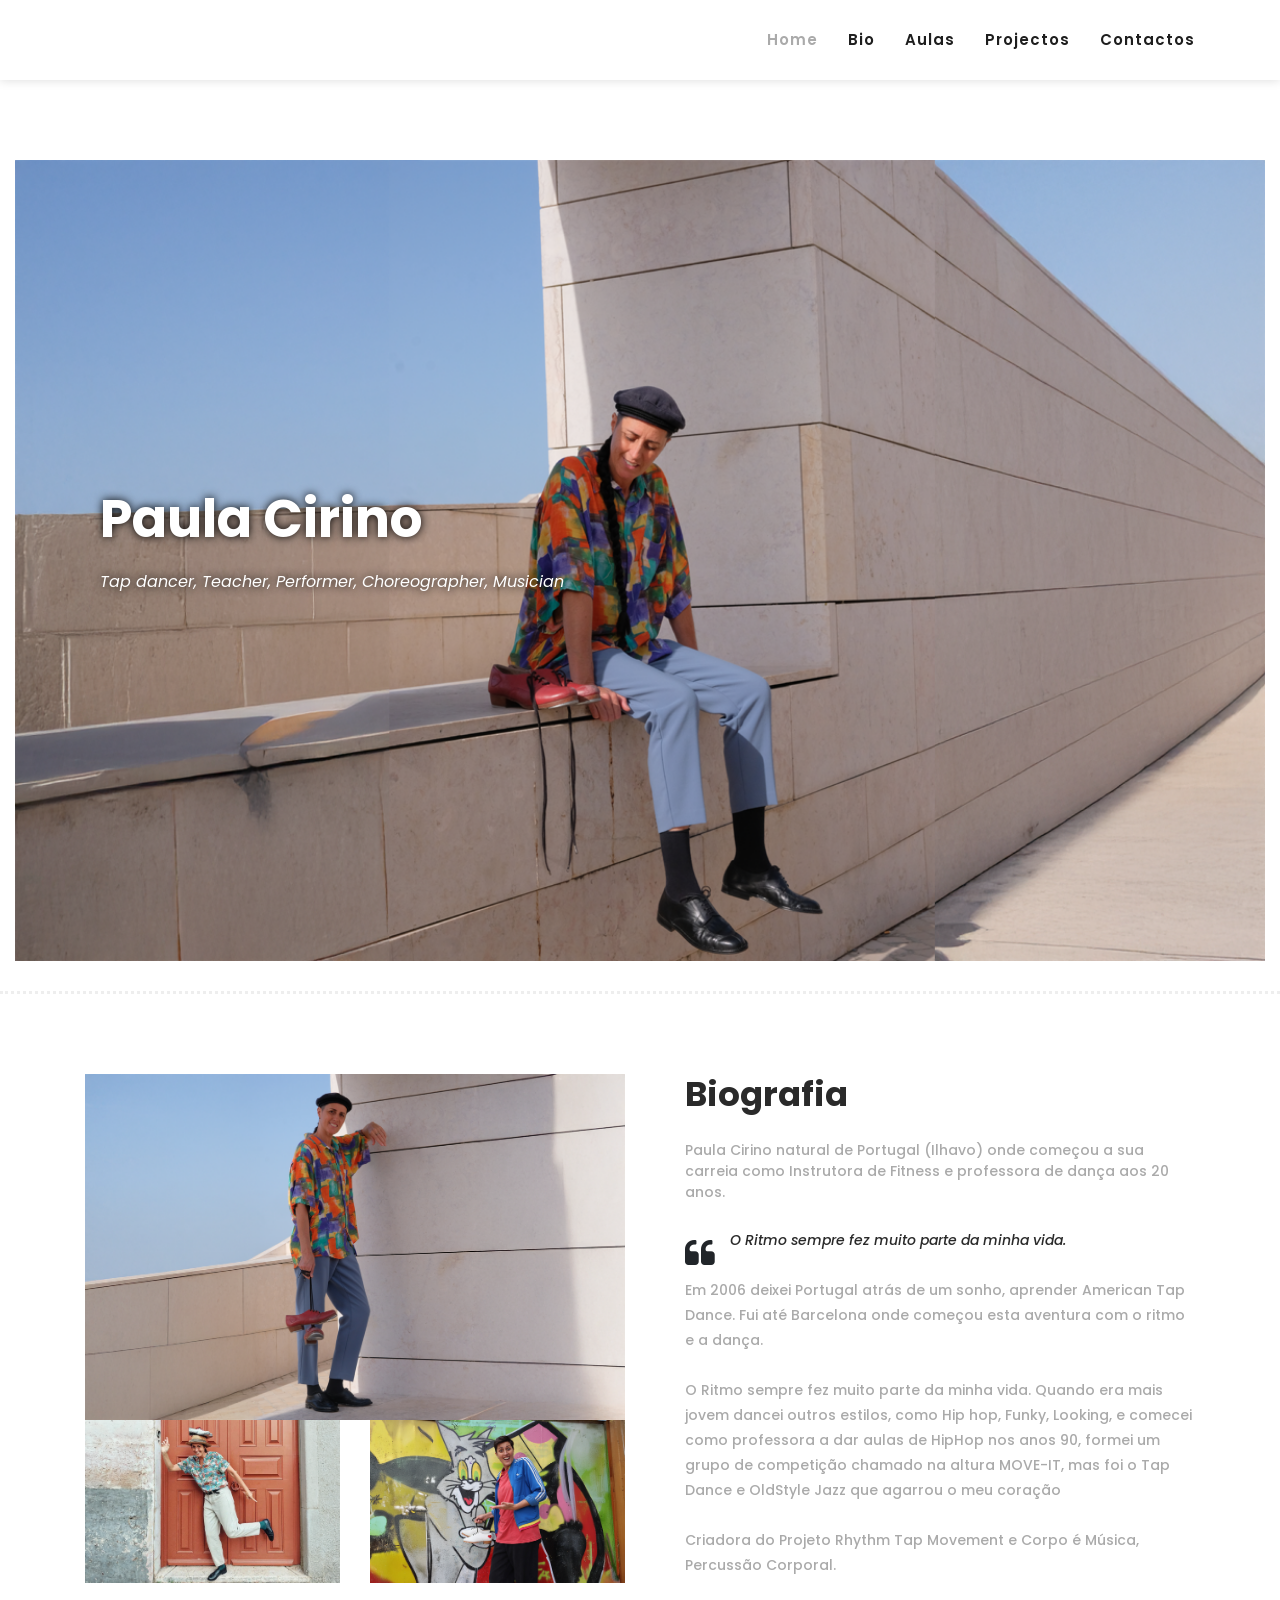
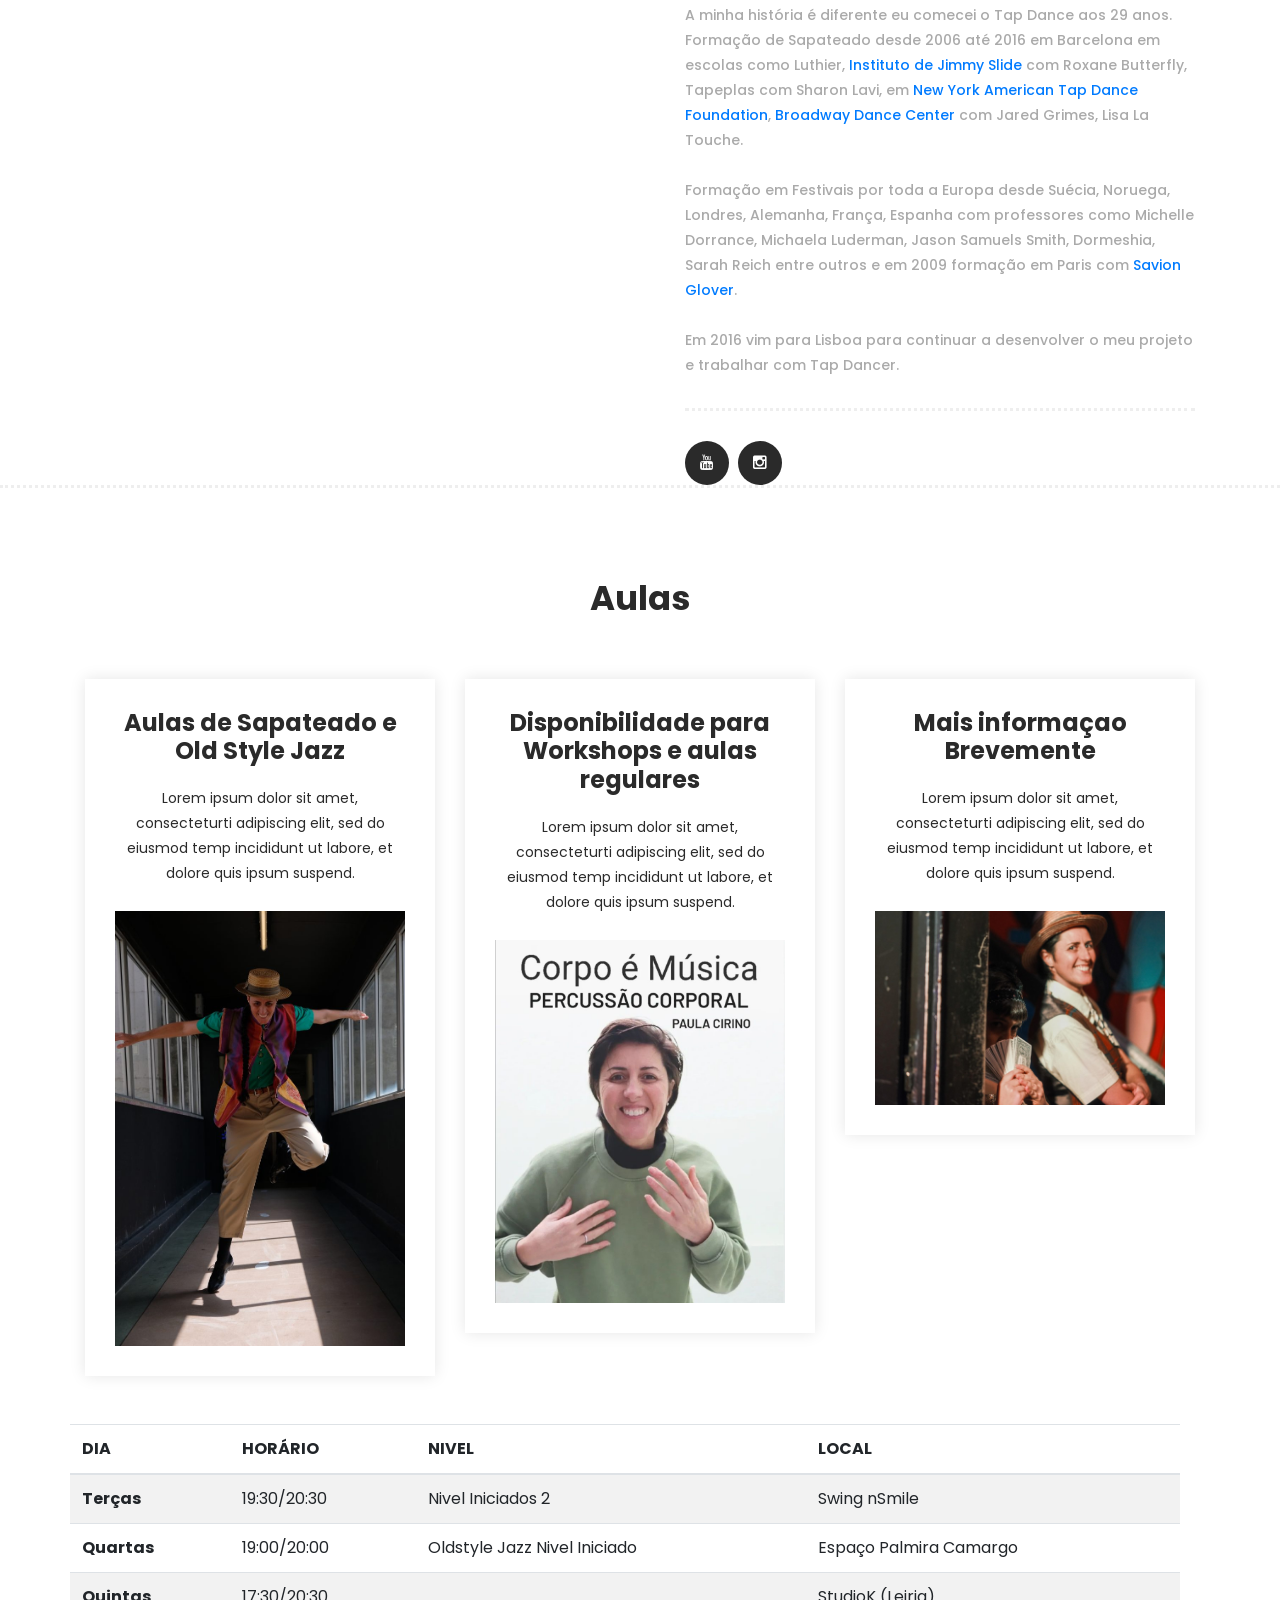
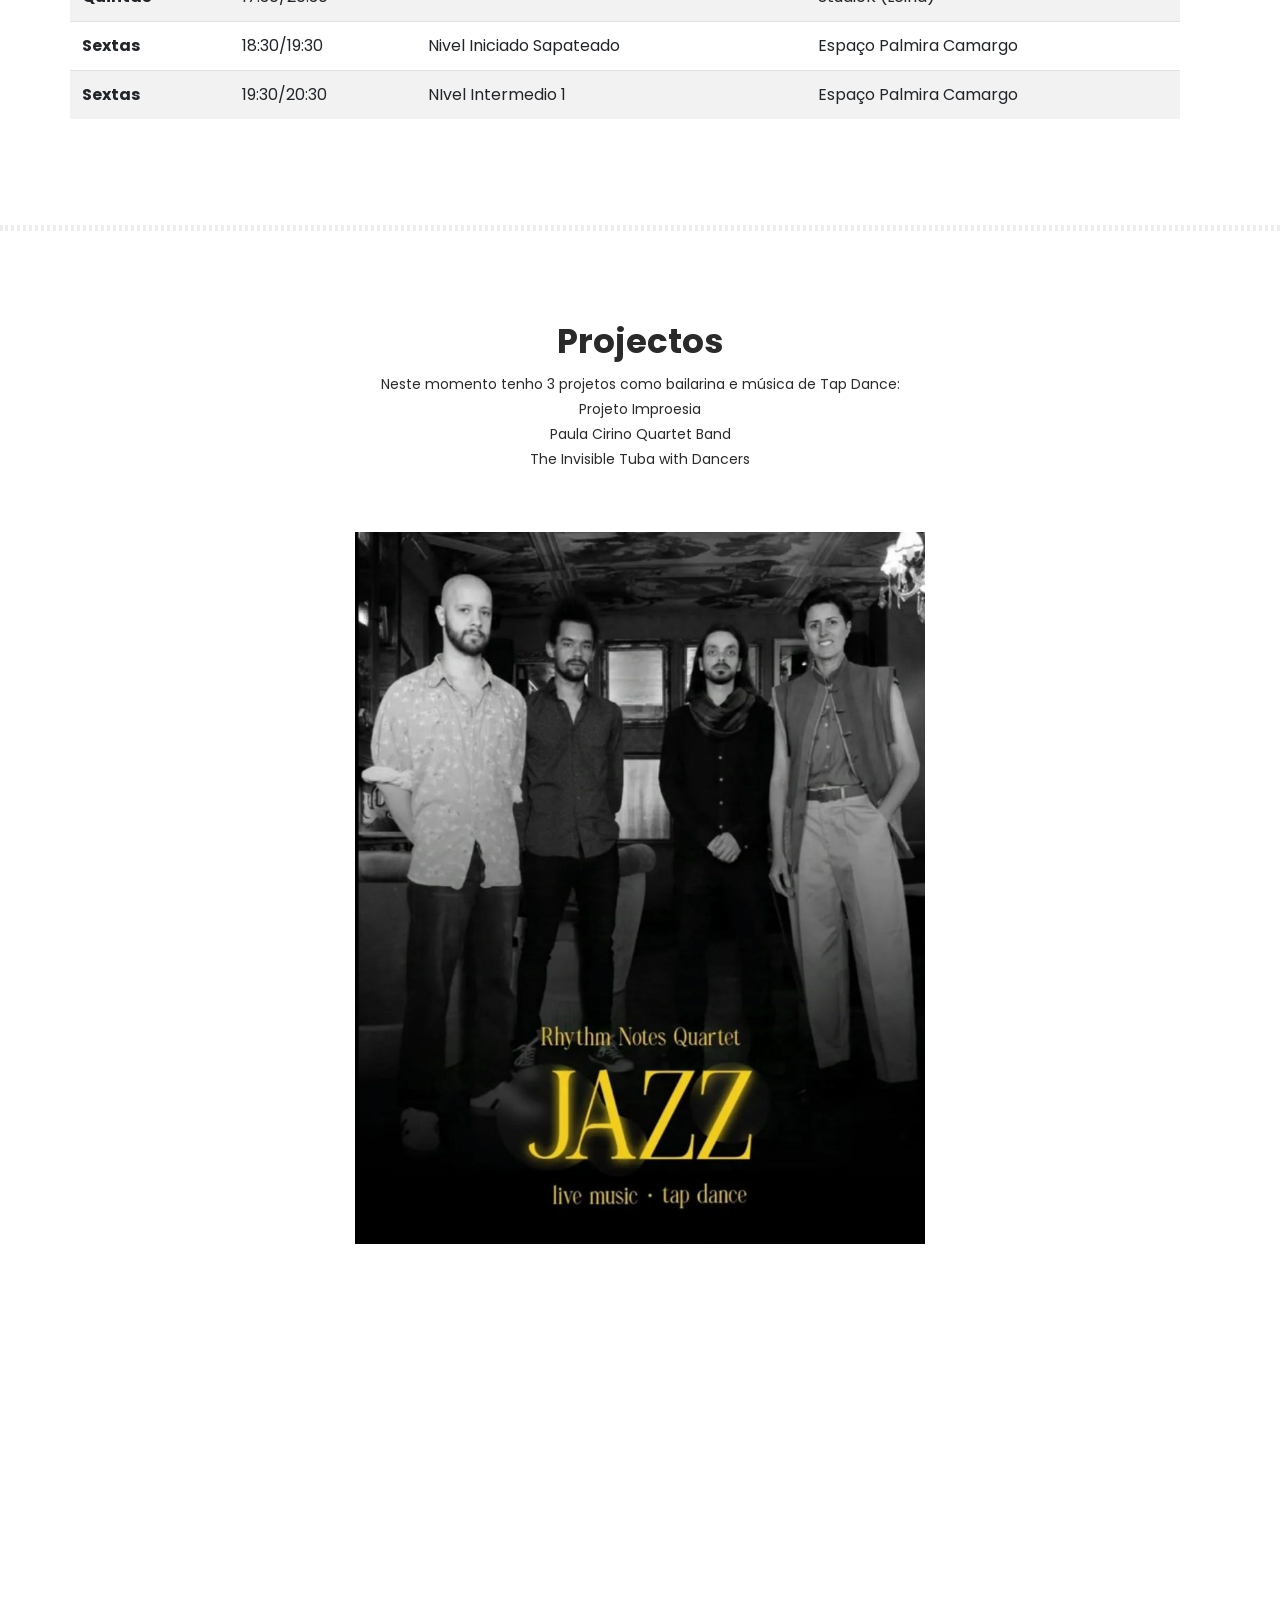
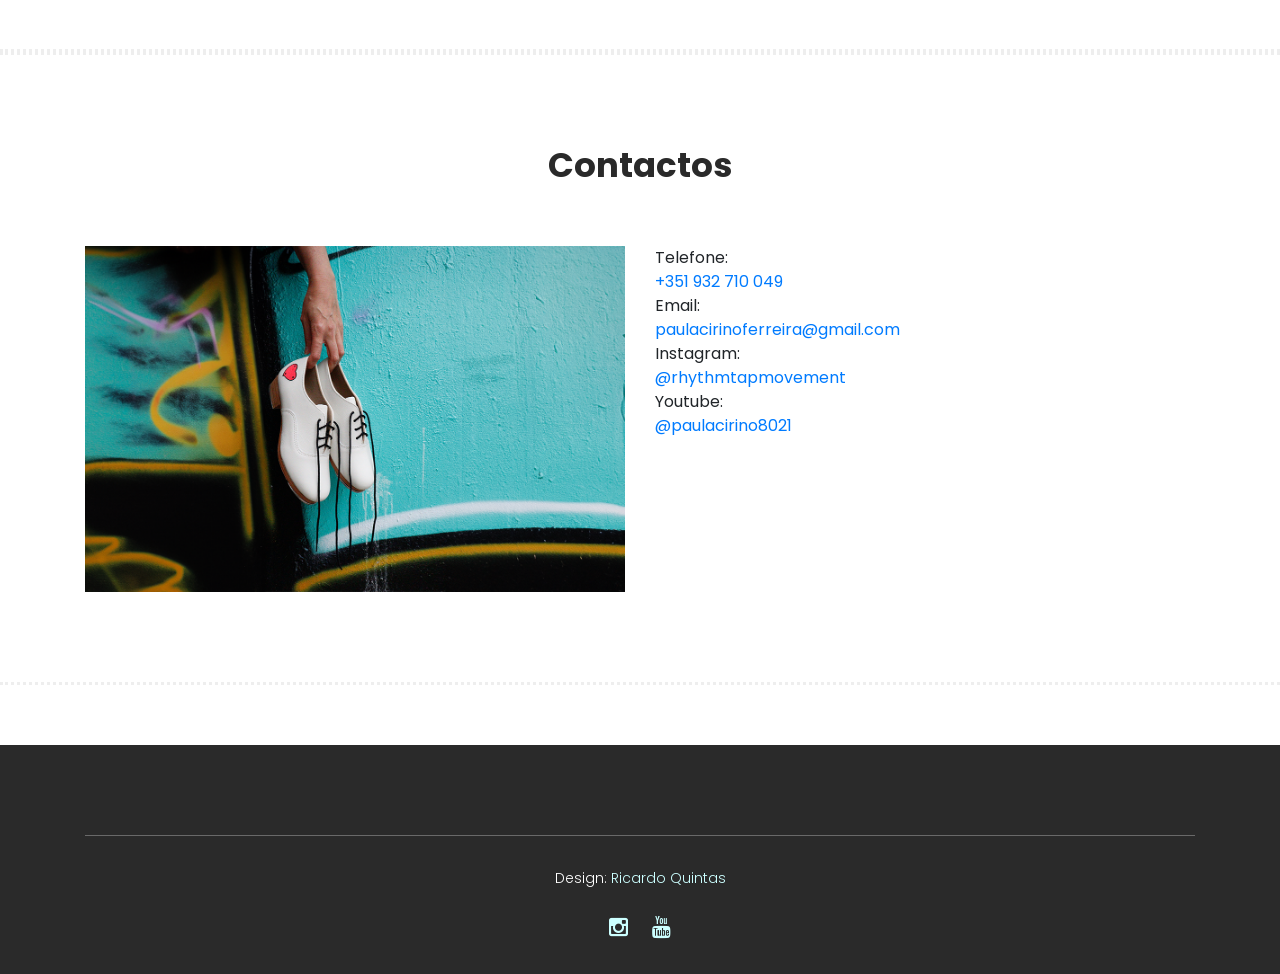
==== commit 7cb5a0bb: "fix CSS" ====
--- a/index2.html
+++ b/index2.html
@@ -29,7 +29,7 @@
     <link href="https://fonts.googleapis.com/css?family=Poppins:100,200,300,400,500,600,700,800,900&display=swap"
         rel="stylesheet">
 
-    <title>Hexashop Ecommerce HTML CSS Template</title>
+    <title>Paula Cirino</title>
 
 
     <!-- Additional CSS Files -->
@@ -49,6 +49,15 @@
 </head>
 
 <body>
+
+    <!-- Lightbox -->
+    <div class="lightbox" id="lightbox" role="dialog" aria-modal="true" aria-hidden="true">
+        <div class="lightbox__panel">
+            <button class="lightbox__close" type="button" aria-label="Close">&times;</button>
+            <img class="lightbox__img" id="lightboxImg" alt="" />
+            <div class="lightbox__caption" id="lightboxCaption"></div>
+        </div>
+    </div>
 
     <!-- ***** Preloader Start ***** -->
     <div id="preloader">
@@ -114,15 +123,16 @@
             <div class="row">
                 <div class="col-lg-12">
                     <div class="left-content">
-                        <div class="thumb">
-                            <div class="inner-content">
+                        <div class="thumb">            
+                            <div class="inner-content zrq-text-glow">
                                 <h4>Paula Cirino</h4>
                                 <span>Tap dancer, Teacher, Performer, Choreographer, Musician</span>
                                 <!-- <div class="main-border-button">
                                     <a href="#">Purchase Now!</a>
                                 </div> -->
                             </div>
-                            <img src="assets/images/home.png    " alt="">
+                            <img class="zrq-desktop" src="assets/images/home.png" alt="">
+                            <img class="zrq-mobile" src="assets/images/contactos.png" alt="">
                         </div>
                     </div>
                 </div>
@@ -136,18 +146,21 @@
         <div class="about-us">
             <div class="container">
                 <div class="row">
-                    <div class="col-lg-6">
+                    <div class="col-lg-6 gallery">
                         <div class="row">
                             <div class="left-image">
-                                <img src="assets/images/bio.png" class="zrq-img zrq-pad-15">
+                                <img src="assets/images/bio.png" data-full="assets/images/bio.png"
+                                    class="zrq-img zrq-pad-15 zrq-cursor">
                             </div>
                         </div>
                         <div class="row">
                             <div class="col-lg-6">
-                                <img src="assets/images/thedoors.png" class="zrq-img">
+                                <img src="assets/images/thedoors.png" data-full="assets/images/thedoors.png"
+                                    class="zrq-img zrq-cursor">
                             </div>
                             <div class="col-lg-6">
-                                <img src="assets/images/grafitti.png" class="zrq-img">
+                                <img src="assets/images/grafitti.png" data-full="assets/images/grafitti.png"
+                                    class="zrq-img zrq-cursor">
                             </div>
                         </div>
                     </div>
@@ -213,7 +226,8 @@
                         <h4>Aulas de Sapateado e Old Style Jazz</h4>
                         <p>Lorem ipsum dolor sit amet, consecteturti adipiscing elit, sed do eiusmod temp incididunt ut
                             labore, et dolore quis ipsum suspend.</p>
-                        <img src="assets/images/paula4.jpg" alt="">
+                        <img class="zrq-cursor" src="assets/images/paula4.jpg" data-full="assets/images/paula4.jpg"
+                            alt="">
                     </div>
                 </div>
                 <div class="col-lg-4">
@@ -221,7 +235,8 @@
                         <h4>Disponibilidade para Workshops e aulas regulares</h4>
                         <p>Lorem ipsum dolor sit amet, consecteturti adipiscing elit, sed do eiusmod temp incididunt ut
                             labore, et dolore quis ipsum suspend.</p>
-                        <img src="assets/images/corpomusica.jpg" alt="">
+                        <img class="zrq-cursor" src="assets/images/corpomusica.jpg"
+                            data-full="assets/images/corpomusica.jpg" alt="">
                     </div>
                 </div>
                 <div class="col-lg-4">
@@ -229,12 +244,13 @@
                         <h4>Mais informaçao Brevemente</h4>
                         <p>Lorem ipsum dolor sit amet, consecteturti adipiscing elit, sed do eiusmod temp incididunt ut
                             labore, et dolore quis ipsum suspend.</p>
-                        <img src="assets/images/paula_joana.jpg" alt="">
+                        <img class="zrq-cursor" src="assets/images/paula_joana.jpg"
+                            data-full="assets/images/paula_joana.jpg" alt="">
                     </div>
                 </div>
             </div>
             <br><br>
-            <div class="row">
+            <div class="row zrq-w100">
                 <table class="table table-striped">
                     <thead>
                         <tr>
@@ -290,22 +306,25 @@
             <div class="row">
                 <div class="col-lg-12">
                     <div class="section-heading">
-                        <h2>Projectos</h2   >
+                        <h2>Projectos</h2>
                         <p>Neste momento tenho 3 projetos como bailarina e música de Tap Dance:</p>
                         <p>Projeto Improesia</p>
                         <p>Paula Cirino Quartet Band</p>
-                        <p>The Invisible Tuba with Dancers</p>                     
-                    </div>
-                </div>
-            </div>
-            <div class="row">
-                <div class="col-lg-12 zrq-center zrq-m2 zrq-w50">
-                    <img class="zrq-w50" src="assets/images/rhythm_notes_quartet.jpg" alt="">
-                </div>
-            </div>
-            <div class="row">
-                <div class="col-lg-12 zrq-center zrq-m2 zrq-w50">
-                    <iframe width="560" height="315" src="https://www.youtube.com/embed/hyNeOJSvHCA?si=OWnKA6gzlsO3kKIi"
+                        <p>The Invisible Tuba with Dancers</p>
+                    </div>
+                </div>
+            </div>
+            <div class="row">
+                <!-- <div class="col-lg-12 zrq-center zrq-m2 zrq-w100"> -->
+                <div class="zrq-center zrq-w100">
+                    <img class="zrq-w50 zrq-cursor" src="assets/images/rhythm_notes_quartet.jpg"
+                        data-full="assets/images/rhythm_notes_quartet.jpg" alt="">
+                </div>
+            </div>
+            <div class="row">
+                <!-- <div class="col-lg-12 zrq-center zrq-m2 zrq-w50"> -->
+                <div class="zrq-center zrq-p2 zrq-video">
+                    <iframe src="https://www.youtube.com/embed/hyNeOJSvHCA?si=OWnKA6gzlsO3kKIi"
                         title="YouTube video player" frameborder="0"
                         allow="accelerometer; autoplay; clipboard-write; encrypted-media; gyroscope; picture-in-picture; web-share"
                         referrerpolicy="strict-origin-when-cross-origin" allowfullscreen></iframe>
@@ -326,7 +345,8 @@
             </div>
             <div class="row">
                 <div class="col-lg-6">
-                    <img src="assets/images/contactos.png" class="zrq-img">
+                    <img src="assets/images/contactos.png" data-full="assets/images/contactos.png"
+                        class="zrq-img zrq-cursor">
                 </div>
                 <div class="col-lg-6">
                     <div class="row">
@@ -389,6 +409,7 @@
     <script src="assets/js/slick.js"></script>
     <script src="assets/js/lightbox.js"></script>
     <script src="assets/js/isotope.js"></script>
+    <script src="assets/js/zrq.js"></script>
 
     <!-- Global Init -->
     <script src="assets/js/custom.js"></script>
--- a/assets/css/zrq.css
+++ b/assets/css/zrq.css
@@ -3,7 +3,20 @@
 }
 
 .zrq-pad-15 {
-  padding: 15px;
+  padding-left: 15px;
+  padding-right: 15px;
+}
+
+.zrq-text-glow {
+  text-shadow: black 0 0 10px
+}
+
+.zrq-mobile {
+  display: none;
+}
+
+.zrq-desktop {
+  display: inline;
 }
 
 .zrq-ul {
@@ -23,18 +36,152 @@
 
 .zrq-center {
   text-align: center;
+  margin: 0 auto;
 }
 
 .zrq-m2 {
   margin: 2rem;
 }
 
+.zrq-p2 {
+  padding: 2rem;
+}
+
 .zrq-w50 {
   width: 50%;
 }
+
+.zrq-w100 {
+  width: 100%;
+}
+
 
 .zrq-grey p {
   color: #aaaaaa;
   font-size: 14px;
   font-weight: 500;
+}
+
+.zrq-cursor {
+  cursor: zoom-in;
+}
+
+.zrq-video {
+  width: 560px;
+  height: 315px;
+}
+
+.zrq-video iframe {
+  width: 100%;
+  height: 315px;
+}
+
+@media only screen and (max-width: 768px) {
+  .zrq-video {
+    width: 100%;
+    height: auto;
+  }
+
+  .zrq-mobile {
+    display: inline;
+  }
+
+  .zrq-desktop {
+    display: none;
+  }
+
+
+}
+
+
+:root {
+  --overlay: rgba(0, 0, 0, .85);
+  --radius: 14px;
+}
+
+.gallery img:active {
+  transform: scale(.98);
+}
+
+/* Lightbox */
+.lightbox {
+  position: fixed;
+  inset: 0;
+  display: none;
+  place-items: center;
+  background: var(--overlay);
+  z-index: 9999;
+}
+
+.lightbox[aria-hidden="false"] {
+  display: grid;
+}
+
+.lightbox__panel {
+  position: relative;
+  max-width: min(92vw, 1200px);
+  max-height: 88vh;
+  border-radius: var(--radius);
+  overflow: hidden;
+  box-shadow: 0 10px 30px rgba(0, 0, 0, .5);
+  background: #000;
+  animation: pop .16s ease-out;
+}
+
+@keyframes pop {
+  from {
+    transform: scale(.96);
+    opacity: .7;
+  }
+
+  to {
+    transform: scale(1);
+    opacity: 1;
+  }
+}
+
+.lightbox__img {
+  display: block;
+  max-width: 100%;
+  max-height: 88vh;
+  width: auto;
+  height: auto;
+  object-fit: contain;
+  background: #000;
+}
+
+.lightbox__caption {
+  position: absolute;
+  left: 0;
+  right: 0;
+  bottom: 0;
+  color: #fff;
+  font: 14px/1.4 system-ui, -apple-system, Segoe UI, Roboto, Helvetica, Arial, sans-serif;
+  background: linear-gradient(to top, rgba(0, 0, 0, .6), rgba(0, 0, 0, 0));
+  padding: 16px 56px 12px 16px;
+  user-select: none;
+}
+
+.lightbox__close {
+  position: absolute;
+  top: 8px;
+  right: 8px;
+  border: 0;
+  background: rgba(255, 255, 255, .1);
+  color: #fff;
+  width: 36px;
+  height: 36px;
+  border-radius: 50%;
+  cursor: pointer;
+  display: grid;
+  place-items: center;
+  font-size: 18px;
+}
+
+.lightbox__close:hover {
+  background: rgba(255, 255, 255, .2);
+}
+
+.no-scroll {
+  overflow: hidden;
 }
